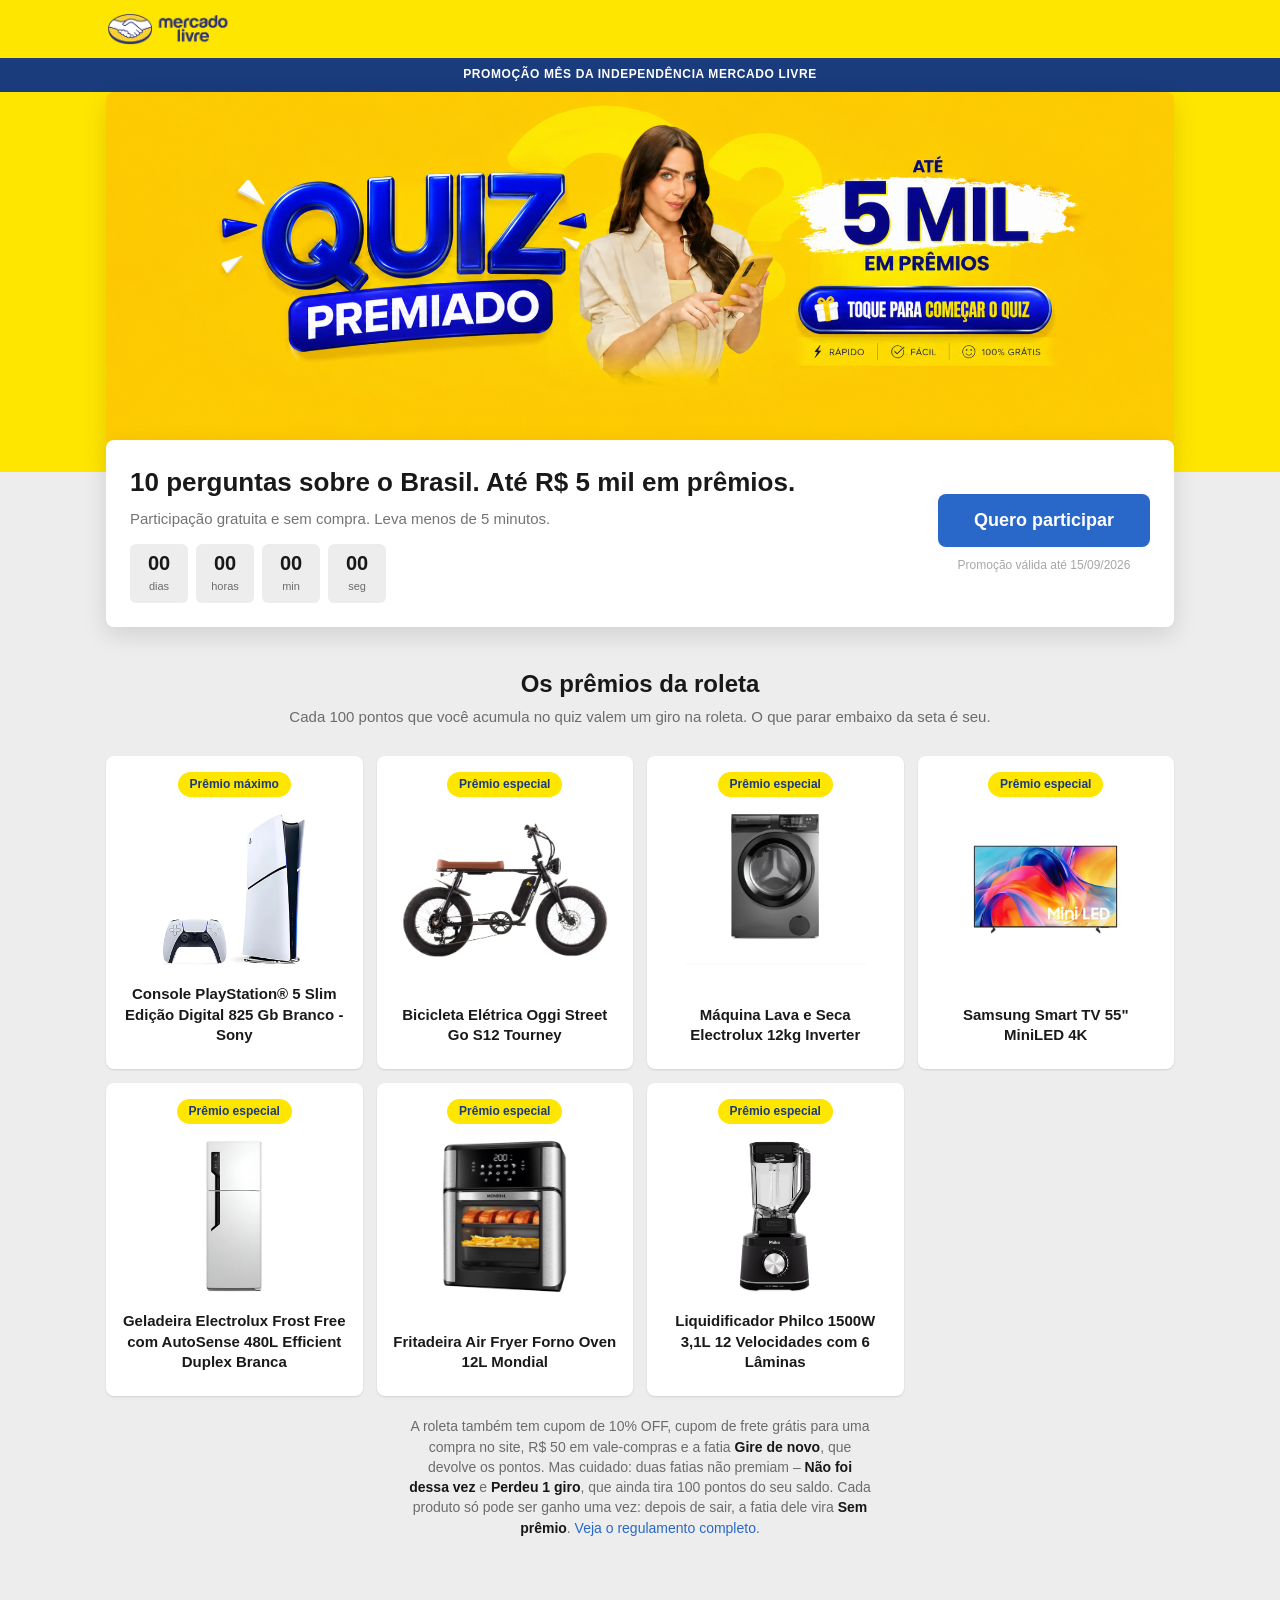
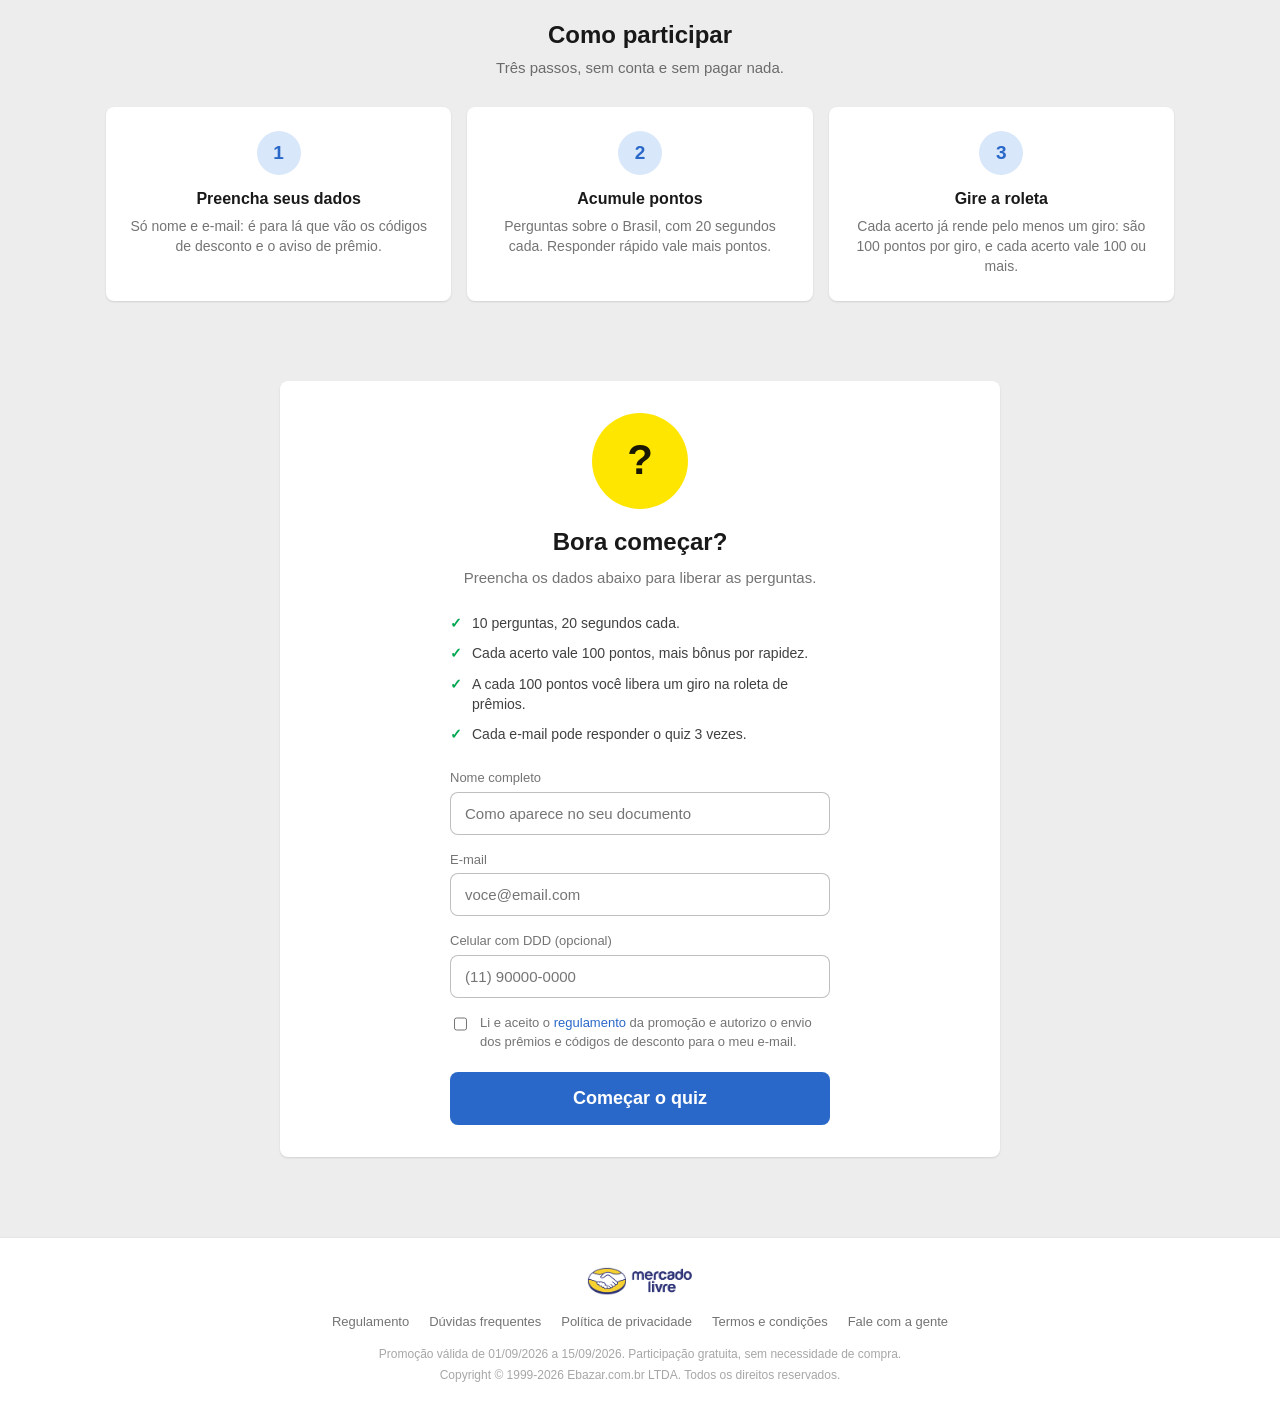
==== index.html @ 3c443bb8 "Landing da promoção Quiz Premiado com roleta de prêmios Página única e autônoma do evento, no padrão" ====
<!DOCTYPE html>
<html lang="pt-BR">
<head>
<meta charset="UTF-8">
<meta name="viewport" content="width=device-width, initial-scale=1">
<title>Quiz Premiado | Mercado Livre</title>
<meta name="description" content="Responda 10 perguntas sobre o Brasil e concorra a até R$ 5 mil em prêmios. Participação gratuita.">
<link rel="icon" href="imagens/mercado-livre-seeklogo.svg">
<link rel="stylesheet" href="css/estilo.css">
</head>
<body>

<!-- ============================ TOPO ============================ -->
<header class="topo">
  <div class="container topo__conteudo">
    <img class="topo__logo" src="imagens/mercado-livre-seeklogo.svg" alt="Mercado Livre">
  </div>
</header>

<!-- Faixa com o nome da campanha, logo abaixo da marca -->
<div class="faixa-campanha">
  <div class="container">Promoção Mês da Independência Mercado Livre</div>
</div>

<!-- ============================ BANNER ============================ -->
<section class="banner">
  <div class="container">
    <button class="banner__botao" type="button" data-ir-para-quiz>
      <img src="imagens/banner.webp" alt="Quiz Premiado: até 5 mil em prêmios. Toque para começar o quiz." width="2048" height="683">
    </button>
  </div>
</section>

<main>
  <!-- ============================ CHAMADA ============================ -->
  <div class="container">
    <div class="chamada">
      <div class="chamada__texto">
        <h1>10 perguntas sobre o Brasil. Até R$ 5 mil em prêmios.</h1>
        <p>Participação gratuita e sem compra. Leva menos de 5 minutos.</p>
        <div class="contador" id="contador" aria-label="Tempo restante da promoção">
          <div><b data-contador="dias">--</b><span>dias</span></div>
          <div><b data-contador="horas">--</b><span>horas</span></div>
          <div><b data-contador="minutos">--</b><span>min</span></div>
          <div><b data-contador="segundos">--</b><span>seg</span></div>
        </div>
      </div>
      <div class="chamada__acao">
        <button class="botao botao--principal botao--grande" type="button" data-ir-para-quiz>Quero participar</button>
        <span class="chamada__aviso">Promoção válida até 15/09/2026</span>
      </div>
    </div>
  </div>

  <!-- ============================ PRÊMIOS ============================ -->
  <section class="secao" id="premios">
    <div class="container">
      <h2 class="secao__titulo">Os prêmios da roleta</h2>
      <p class="secao__subtitulo">Cada 100 pontos que você acumula no quiz valem um giro na roleta. O que parar embaixo da seta é seu.</p>

      <div class="premios-grade carrossel__trilho" id="trilho-premios">
        <article class="cartao premio">
          <span class="premio__posicao">Prêmio máximo</span>
          <div class="premio__figura">
            <img src="imagens/premios/playstation5.webp" alt="Console PlayStation 5 Slim Edição Digital branco" loading="lazy">
          </div>
          <h3>Console PlayStation&reg; 5 Slim Edição Digital 825 Gb Branco - Sony</h3>
        </article>

        <article class="cartao premio">
          <span class="premio__posicao">Prêmio especial</span>
          <div class="premio__figura">
            <img src="imagens/premios/bicicleta.webp" alt="Bicicleta elétrica Oggi Street Go S12" loading="lazy">
          </div>
          <h3>Bicicleta Elétrica Oggi Street Go S12 Tourney</h3>
        </article>

        <article class="cartao premio">
          <span class="premio__posicao">Prêmio especial</span>
          <div class="premio__figura">
            <img src="imagens/premios/maquina-de-lavar.webp" alt="Máquina lava e seca Electrolux Inverter" loading="lazy">
          </div>
          <h3>Máquina Lava e Seca Electrolux 12kg Inverter</h3>
        </article>

        <article class="cartao premio">
          <span class="premio__posicao">Prêmio especial</span>
          <div class="premio__figura">
            <img src="imagens/premios/televisao.webp" alt="Samsung Smart TV 55 polegadas MiniLED 4K" loading="lazy">
          </div>
          <h3>Samsung Smart TV 55" MiniLED 4K</h3>
        </article>

        <article class="cartao premio">
          <span class="premio__posicao">Prêmio especial</span>
          <div class="premio__figura">
            <img src="imagens/premios/geladeira.webp" alt="Geladeira Electrolux Frost Free Duplex branca" loading="lazy">
          </div>
          <h3>Geladeira Electrolux Frost Free com AutoSense 480L Efficient Duplex Branca</h3>
        </article>

        <article class="cartao premio">
          <span class="premio__posicao">Prêmio especial</span>
          <div class="premio__figura">
            <img src="imagens/premios/airfryer.webp" alt="Fritadeira Air Fryer Forno Oven 12L Mondial" loading="lazy">
          </div>
          <h3>Fritadeira Air Fryer Forno Oven 12L Mondial</h3>
        </article>

        <article class="cartao premio">
          <span class="premio__posicao">Prêmio especial</span>
          <div class="premio__figura">
            <img src="imagens/premios/liquidificador.webp" alt="Liquidificador Philco 1500W com 6 lâminas" loading="lazy">
          </div>
          <h3>Liquidificador Philco 1500W 3,1L 12 Velocidades com 6 Lâminas</h3>
        </article>
      </div>

      <div class="carrossel__pontos" id="pontos-premios"></div>

      <p class="secao__nota">
        A roleta também tem cupom de 10% OFF, cupom de frete grátis para uma compra no site,
        R$ 50 em vale-compras e a fatia <strong>Gire de novo</strong>, que devolve os pontos.
        Mas cuidado: duas fatias não premiam
        &ndash; <strong>Não foi dessa vez</strong> e <strong>Perdeu 1 giro</strong>, que ainda tira
        100 pontos do seu saldo. Cada produto só pode ser ganho uma vez: depois de sair, a fatia
        dele vira <strong>Sem prêmio</strong>.
        <a href="regulamento.html">Veja o regulamento completo</a>.
      </p>
    </div>
  </section>

  <!-- ============================ COMO PARTICIPAR ============================ -->
  <section class="secao">
    <div class="container">
      <h2 class="secao__titulo">Como participar</h2>
      <p class="secao__subtitulo">Três passos, sem conta e sem pagar nada.</p>

      <div class="grade-3">
        <article class="cartao passo">
          <div class="passo__numero">1</div>
          <h3>Preencha seus dados</h3>
          <p>Só nome e e-mail: é para lá que vão os códigos de desconto e o aviso de prêmio.</p>
        </article>
        <article class="cartao passo">
          <div class="passo__numero">2</div>
          <h3>Acumule pontos</h3>
          <p>Perguntas sobre o Brasil, com 20 segundos cada. Responder rápido vale mais pontos.</p>
        </article>
        <article class="cartao passo">
          <div class="passo__numero">3</div>
          <h3>Gire a roleta</h3>
          <p>Cada acerto já rende pelo menos um giro: são 100 pontos por giro, e cada acerto vale 100 ou mais.</p>
        </article>
      </div>
    </div>
  </section>

  <!-- ============================ QUIZ ============================ -->
  <section class="secao" id="participar">
    <div class="container">
      <div class="quiz">

        <!-- --------------------- ETAPA 1: CADASTRO --------------------- -->
        <section class="cartao painel" id="tela-cadastro">
          <div class="medalha">?</div>
          <h2>Bora começar?</h2>
          <p>Preencha os dados abaixo para liberar as perguntas.</p>

          <ul class="lista-checagem">
            <li>10 perguntas, 20 segundos cada.</li>
            <li>Cada acerto vale 100 pontos, mais bônus por rapidez.</li>
            <li>A cada 100 pontos você libera um giro na roleta de prêmios.</li>
            <li>Cada e-mail pode responder o quiz 3 vezes.</li>
          </ul>

          <div class="feedback" id="aviso-limite" role="status" hidden></div>

          <form class="formulario" id="formulario-cadastro" novalidate>
            <label class="campo" for="nome">
              <span>Nome completo</span>
              <input id="nome" name="nome" type="text" maxlength="60" autocomplete="name" placeholder="Como aparece no seu documento">
              <span class="campo__erro">Digite seu nome completo.</span>
            </label>

            <label class="campo" for="email">
              <span>E-mail</span>
              <input id="email" name="email" type="email" maxlength="80" autocomplete="email" placeholder="voce@email.com">
              <span class="campo__erro">Digite um e-mail válido.</span>
            </label>

            <label class="campo" for="telefone">
              <span>Celular com DDD (opcional)</span>
              <input id="telefone" name="telefone" type="tel" maxlength="16" autocomplete="tel" placeholder="(11) 90000-0000">
              <span class="campo__erro">Digite um celular válido com DDD.</span>
            </label>

            <label class="aceite" for="aceite">
              <input id="aceite" type="checkbox">
              <span>Li e aceito o <a href="regulamento.html" target="_blank" rel="noopener">regulamento</a> da promoção e autorizo o envio dos prêmios e códigos de desconto para o meu e-mail.</span>
            </label>
            <p class="campo__erro" id="erro-aceite">É preciso aceitar o regulamento para participar.</p>

            <button class="botao botao--principal botao--largo botao--grande" type="submit">Começar o quiz</button>
          </form>
        </section>

        <!-- --------------------- ETAPA 2: PERGUNTAS --------------------- -->
        <section id="tela-jogo" hidden>
          <div class="quiz__barra-topo">
            <span class="quiz__contagem">Pergunta <strong id="indice-atual">1</strong> de <span id="total-perguntas">10</span></span>
            <span class="cronometro" id="cronometro">
              <svg width="16" height="16" viewBox="0 0 24 24" fill="none" stroke="currentColor" stroke-width="2">
                <circle cx="12" cy="12" r="9"></circle><path d="M12 7v5l3 2"></path>
              </svg>
              <span id="cronometro-valor">20</span>s
            </span>
          </div>

          <div class="progresso"><div class="progresso__preenchido" id="progresso"></div></div>

          <div class="cartao quiz__cartao">
            <span class="quiz__categoria" id="categoria">Geografia</span>
            <h2 class="quiz__pergunta" id="enunciado">Carregando...</h2>

            <div class="alternativas" id="alternativas"></div>

            <div class="feedback" id="feedback" hidden role="status"></div>

            <div class="quiz__rodape">
              <span class="quiz__pontos">Pontuação: <strong id="pontos">0</strong></span>
              <button class="botao botao--principal" id="botao-proxima" type="button" disabled>Próxima pergunta</button>
            </div>
          </div>
        </section>

        <!-- --------------------- ETAPA 3: RESULTADO --------------------- -->
        <section class="cartao painel" id="tela-resultado" hidden>
          <div class="medalha" id="resultado-icone">🏆</div>
          <h2 id="resultado-titulo">Parabéns!</h2>
          <p id="resultado-mensagem">Você mandou bem no Quiz Premiado.</p>

          <p class="resultado__placar">
            Você acertou <b id="resultado-acertos">0</b> de <b id="resultado-total">10</b> perguntas
            e fez <b id="resultado-pontos">0</b> pontos.
          </p>

          <p class="resultado__rodadas" id="resultado-rodadas"></p>

          <div class="cupom">
            <small>Giros conquistados</small>
            <div class="cupom__codigo" id="resultado-giros">0 giros</div>
            <p id="resultado-saldo">Cada giro na roleta custa 100 pontos do seu saldo.</p>
          </div>

          <div class="acoes-centro">
            <button class="botao botao--principal" id="botao-ir-roleta" type="button">Ir para a roleta</button>
            <button class="botao botao--secundario" id="botao-repetir" type="button">Responder outra rodada</button>
          </div>

          <div class="ranking" id="ranking">
            <h3>Ranking parcial da promoção</h3>
            <table class="tabela">
              <thead>
                <tr>
                  <th>#</th>
                  <th>Participante</th>
                  <th>Acertos</th>
                  <th>Pontos</th>
                </tr>
              </thead>
              <tbody id="corpo-ranking"></tbody>
            </table>
          </div>

          <div class="resumo" id="resumo"></div>
        </section>

        <!-- --------------------- ETAPA 4: ROLETA --------------------- -->
        <section class="cartao painel" id="tela-roleta" hidden>
          <h2>Roleta de prêmios</h2>
          <p>A fatia que parar embaixo da seta é o seu prêmio. Cada giro custa 100 pontos do saldo.</p>

          <div class="roleta__placar">
            <div><b id="roleta-saldo">0</b><span>pontos no saldo</span></div>
            <div><b id="roleta-giros">0</b><span>giros disponíveis</span></div>
          </div>

          <div class="roleta">
            <div class="roleta__seta"></div>
            <div class="roleta__disco" id="roleta-disco"></div>
            <button class="roleta__centro" id="botao-girar" type="button">GIRAR</button>
          </div>

          <p class="roleta__aviso" id="roleta-aviso"></p>

          <div class="roleta__resultado" id="roleta-resultado" role="status" hidden></div>

          <div class="acoes-centro">
            <button class="botao botao--secundario" id="botao-outra-rodada" type="button">Responder outra rodada</button>
          </div>

          <div class="premios-ganhos">
            <h3>Seus prêmios</h3>
            <ul id="lista-premios"></ul>
          </div>
        </section>

      </div>
    </div>
  </section>

</main>

<!-- ============================ RODAPÉ ============================ -->
<footer class="rodape">
  <div class="container">
    <img src="imagens/mercado-livre-seeklogo.svg" alt="Mercado Livre">
    <ul class="rodape__links">
      <li><a href="regulamento.html">Regulamento</a></li>
      <li><a href="regulamento.html#duvidas">Dúvidas frequentes</a></li>
      <li><a href="#">Política de privacidade</a></li>
      <li><a href="#">Termos e condições</a></li>
      <li><a href="mailto:quizpremiado@mercadolivre.com.br">Fale com a gente</a></li>
    </ul>
    <p>Promoção válida de 01/09/2026 a 15/09/2026. Participação gratuita, sem necessidade de compra.</p>
    <p>Copyright © 1999-2026 Ebazar.com.br LTDA. Todos os direitos reservados.</p>
  </div>
</footer>

<script src="js/comum.js" charset="UTF-8"></script>
<script src="js/perguntas.js" charset="UTF-8"></script>
<script src="js/ranking.js" charset="UTF-8"></script>
<script src="js/roleta.js" charset="UTF-8"></script>
<script src="js/quiz.js" charset="UTF-8"></script>
</body>
</html>
---- css/estilo.css ----
/* ==========================================================================
   Quiz Premiado - Mercado Livre
   Landing exclusiva do evento (pagina unica, sem navegacao de loja)
   ========================================================================== */

:root {
  --amarelo: #FFE600;
  --branco: #FFFFFF;
  --verde: #00A650;
  --azul: #2968C8;
  --azul-claro: #D9E7FA;
  --cinza-bg: #EDEDED;

  --azul-escuro: #1A3B7C;
  --azul-hover: #1F55A8;
  --texto: rgba(0, 0, 0, .9);
  --texto-medio: rgba(0, 0, 0, .55);
  --texto-fraco: rgba(0, 0, 0, .35);
  --linha: rgba(0, 0, 0, .1);
  --vermelho: #F23D4F;

  --sombra: 0 1px 2px 0 rgba(0, 0, 0, .12);
  --sombra-alta: 0 8px 24px 0 rgba(0, 0, 0, .12);
  --raio: 8px;
  --container: 1100px;
}

* { box-sizing: border-box; }

html { -webkit-text-size-adjust: 100%; scroll-behavior: smooth; }

body {
  margin: 0;
  background: var(--cinza-bg);
  color: var(--texto);
  font-family: "Proxima Nova", -apple-system, "Segoe UI", Roboto, Helvetica, Arial, sans-serif;
  font-size: 15px;
  line-height: 1.45;
}

img { max-width: 100%; display: block; }
a { color: var(--azul); text-decoration: none; }
a:hover { color: var(--azul-hover); }
button { font-family: inherit; }

.container {
  width: 100%;
  max-width: var(--container);
  margin: 0 auto;
  padding: 0 16px;
}

.visualmente-oculto {
  position: absolute; width: 1px; height: 1px;
  overflow: hidden; clip: rect(0 0 0 0); white-space: nowrap;
}

/* ============================ TOPO ====================================== */
/* Barra minima: so a marca e o selo da promocao. Sem menu, busca ou conta. */

.topo {
  background: var(--amarelo);
  padding: 12px 0;
}
.topo__conteudo {
  display: flex;
  align-items: center;
  justify-content: space-between;
  gap: 16px;
}
.topo__logo { width: 124px; height: auto; }

/* Faixa do nome da campanha: atravessa a tela inteira, então cabe em uma
   linha no celular sem disputar espaço com a logo. */
.faixa-campanha {
  background: var(--azul-escuro);
  color: var(--branco);
  text-align: center;
  font-size: 12px; font-weight: 700; line-height: 1.3;
  text-transform: uppercase; letter-spacing: .6px;
  padding: 9px 0;
}

/* ============================ BANNER ==================================== */

.banner { background: var(--amarelo); padding: 0 0 24px; }
.banner__botao {
  display: block; width: 100%;
  border: 0; padding: 0; background: none; cursor: pointer;
  border-radius: var(--raio); overflow: hidden;
  box-shadow: var(--sombra-alta);
  transition: transform .2s ease;
}
.banner__botao:hover { transform: translateY(-2px); }
.banner__botao img { width: 100%; height: auto; }

/* Cartao de chamada que sobe por cima do banner */
.chamada {
  background: var(--branco);
  border-radius: var(--raio);
  box-shadow: var(--sombra-alta);
  padding: 24px;
  margin: -32px auto 0;
  position: relative;
  z-index: 2;
  display: grid;
  grid-template-columns: 1fr auto;
  gap: 24px;
  align-items: center;
}
.chamada__texto h1 { font-size: 26px; margin: 0 0 6px; }
.chamada__texto p { margin: 0; color: var(--texto-medio); }
.chamada__acao { display: grid; gap: 10px; justify-items: center; }
.chamada__aviso { font-size: 12px; color: var(--texto-fraco); }

.contador { display: flex; gap: 8px; margin-top: 14px; }
.contador div {
  background: var(--cinza-bg); border-radius: 6px;
  padding: 8px 12px; min-width: 58px; text-align: center;
}
.contador b { display: block; font-size: 20px; line-height: 1.1; }
.contador span { font-size: 11px; color: var(--texto-medio); }

/* ============================ BOTOES ==================================== */

.botao {
  display: inline-flex;
  align-items: center;
  justify-content: center;
  gap: 8px;
  border: 0;
  border-radius: var(--raio);
  padding: 13px 26px;
  font-size: 16px;
  font-weight: 600;
  cursor: pointer;
  transition: background-color .15s ease;
  text-align: center;
}
.botao--principal { background: var(--azul); color: var(--branco); }
.botao--principal:hover { background: var(--azul-hover); color: var(--branco); }
.botao--secundario { background: var(--azul-claro); color: var(--azul); }
.botao--secundario:hover { background: #C7DBF7; color: var(--azul); }
.botao--largo { width: 100%; }
.botao--grande { padding: 16px 36px; font-size: 18px; }
.botao:disabled { background: rgba(0, 0, 0, .1); color: var(--texto-fraco); cursor: not-allowed; }

/* ============================ SECOES ==================================== */

.cartao {
  background: var(--branco);
  border-radius: var(--raio);
  box-shadow: var(--sombra);
}

.secao { padding: 40px 0; }
.secao__titulo { font-size: 24px; font-weight: 700; margin: 0 0 4px; text-align: center; }
.secao__subtitulo { color: var(--texto-medio); margin: 0 0 28px; text-align: center; }
.secao__nota {
  text-align: center; color: var(--texto-medio); font-size: 14px;
  margin: 20px auto 0; max-width: 60ch;
}
.secao__nota strong { color: var(--texto); }

.grade-3 { display: grid; grid-template-columns: repeat(3, 1fr); gap: 16px; }
.premios-grade { display: grid; grid-template-columns: repeat(4, 1fr); gap: 14px; }

/* Premios ---------------------------------------------------------------- */
.premio {
  padding: 16px;
  display: flex; flex-direction: column;
  text-align: center;
  transition: box-shadow .2s ease, transform .2s ease;
}
.premio:hover { box-shadow: var(--sombra-alta); transform: translateY(-2px); }
.premio__posicao {
  align-self: center;
  background: var(--amarelo); color: var(--azul-escuro);
  font-size: 12px; font-weight: 700;
  padding: 4px 12px; border-radius: 40px;
  margin-bottom: 10px;
}
.premio__figura {
  height: 165px;
  display: flex; align-items: center; justify-content: center;
  margin-bottom: 12px;
}
.premio__figura img { max-height: 100%; width: auto; object-fit: contain; }
.premio h3 { font-size: 15px; line-height: 1.35; margin: 0 0 8px; font-weight: 600; }
/* O nome é a última linha do cartão: encostado no fim, alinha a base de todos
   mesmo com nomes de produto de tamanhos bem diferentes. */
.premio h3 { margin-top: auto; }

/* Carrossel (só no mobile) ------------------------------------------------ */
/* No desktop a grade fica como está; abaixo de 720px os cartões viram uma
   faixa horizontal com encaixe, e os pontos aparecem para indicar a posição. */

.carrossel__pontos { display: none; justify-content: center; gap: 8px; margin-top: 16px; }
.carrossel__ponto {
  width: 8px; height: 8px; padding: 0;
  border: 0; border-radius: 50%;
  background: rgba(0, 0, 0, .2);
  cursor: pointer;
  transition: width .2s ease, background-color .2s ease;
}
.carrossel__ponto--ativo { width: 22px; border-radius: 4px; background: var(--azul); }

@media (max-width: 720px) {
  .premios-grade.carrossel__trilho {
    display: flex;
    overflow-x: auto;
    scroll-snap-type: x mandatory;
    -webkit-overflow-scrolling: touch;
    scrollbar-width: none;
    gap: 12px;
    /* sangra até a borda da tela para o próximo cartão aparecer espiando */
    margin: 0 -16px;
    padding: 8px 16px 10px;
    scroll-padding-left: 16px;
  }
  .premios-grade.carrossel__trilho::-webkit-scrollbar { display: none; }
  .premios-grade.carrossel__trilho > .premio {
    flex: 0 0 74%;
    scroll-snap-align: start;
  }
  .carrossel__pontos { display: flex; }
}

/* Passos ----------------------------------------------------------------- */
.passo { padding: 24px; text-align: center; }
.passo__numero {
  width: 44px; height: 44px; border-radius: 50%;
  background: var(--azul-claro); color: var(--azul);
  font-weight: 700; font-size: 19px;
  display: flex; align-items: center; justify-content: center;
  margin: 0 auto 12px;
}
.passo h3 { font-size: 16px; margin: 0 0 6px; }
.passo p { color: var(--texto-medio); margin: 0; font-size: 14px; }

/* Regulamento e FAQ ------------------------------------------------------ */
.regras { padding: 24px 28px; }
.regras ol { margin: 0; padding-left: 20px; color: rgba(0, 0, 0, .75); }
.regras li { margin-bottom: 10px; }

.faq__item { border-bottom: 1px solid var(--linha); }
.faq__item:last-child { border-bottom: 0; }
.faq__pergunta {
  width: 100%; text-align: left; background: none; border: 0;
  padding: 16px 28px; font-size: 15px; font-weight: 600; color: var(--texto);
  cursor: pointer; display: flex; justify-content: space-between; align-items: center; gap: 16px;
}
.faq__pergunta:hover { color: var(--azul); }
.faq__pergunta::after { content: "+"; font-size: 20px; font-weight: 400; color: var(--azul); }
.faq__pergunta[aria-expanded="true"]::after { content: "\2013"; }
.faq__resposta { padding: 0 28px 18px; color: var(--texto-medio); margin: 0; max-width: 80ch; }
.faq__resposta[hidden] { display: none; }

/* ============================ QUIZ ====================================== */

.quiz { max-width: 720px; margin: 0 auto; }

.quiz__barra-topo {
  display: flex; align-items: center; justify-content: space-between;
  gap: 16px; margin-bottom: 12px;
}
.quiz__contagem { font-size: 13px; color: var(--texto-medio); }
.quiz__contagem strong { color: var(--texto); font-size: 15px; }

.cronometro {
  display: inline-flex; align-items: center; gap: 6px;
  background: var(--branco); border-radius: 40px;
  padding: 6px 14px; font-weight: 700; font-size: 15px;
  box-shadow: var(--sombra);
}
.cronometro--alerta { color: var(--vermelho); }

.progresso {
  height: 6px; background: var(--branco); border-radius: 3px;
  overflow: hidden; margin-bottom: 20px; box-shadow: var(--sombra);
}
.progresso__preenchido {
  height: 100%; width: 0%;
  background: var(--verde);
  transition: width .3s ease;
}

.quiz__cartao { padding: 28px; }
.quiz__categoria {
  display: inline-block;
  background: var(--azul-claro); color: var(--azul);
  font-size: 11px; font-weight: 700; letter-spacing: .5px; text-transform: uppercase;
  padding: 4px 8px; border-radius: 2px; margin-bottom: 14px;
}
.quiz__pergunta { font-size: 22px; line-height: 1.3; margin: 0 0 22px; font-weight: 700; }

.alternativas { display: grid; gap: 10px; margin-bottom: 20px; }
.alternativa {
  display: flex; align-items: center; gap: 12px;
  width: 100%; text-align: left;
  background: var(--branco);
  border: 1px solid var(--linha);
  border-radius: var(--raio);
  padding: 14px 16px;
  font-size: 15px; color: var(--texto);
  cursor: pointer;
  transition: border-color .15s ease, background-color .15s ease;
}
.alternativa:hover:not(:disabled) { border-color: var(--azul); background: var(--azul-claro); }
.alternativa__letra {
  flex: 0 0 auto;
  width: 26px; height: 26px; border-radius: 50%;
  background: var(--cinza-bg); color: var(--texto-medio);
  display: flex; align-items: center; justify-content: center;
  font-size: 13px; font-weight: 700;
}
.alternativa:hover:not(:disabled) .alternativa__letra { background: var(--branco); color: var(--azul); }
.alternativa:disabled { cursor: default; }

.alternativa--certa { border-color: var(--verde); background: rgba(0, 166, 80, .08); }
.alternativa--certa .alternativa__letra { background: var(--verde); color: var(--branco); }
.alternativa--errada { border-color: var(--vermelho); background: rgba(242, 61, 79, .07); }
.alternativa--errada .alternativa__letra { background: var(--vermelho); color: var(--branco); }
.alternativa--apagada { opacity: .55; }

.feedback {
  border-radius: var(--raio);
  padding: 14px 16px;
  margin-bottom: 18px;
  font-size: 14px;
  border-left: 4px solid;
}
.feedback--certo { background: rgba(0, 166, 80, .08); border-color: var(--verde); }
.feedback--errado { background: rgba(242, 61, 79, .07); border-color: var(--vermelho); }
.feedback strong { display: block; margin-bottom: 2px; }
.feedback[hidden] { display: none; }

.quiz__rodape { display: flex; justify-content: space-between; align-items: center; gap: 16px; }
.quiz__pontos { font-size: 14px; color: var(--texto-medio); }
.quiz__pontos strong { color: var(--verde); font-size: 18px; }

/* Cadastro e resultado --------------------------------------------------- */
.painel { padding: 32px; text-align: center; }
.painel h2 { font-size: 24px; margin: 0 0 8px; }
.painel > p { color: var(--texto-medio); margin: 0 auto 24px; max-width: 52ch; }

.formulario { max-width: 380px; margin: 0 auto; text-align: left; }
.campo { display: block; margin-bottom: 16px; }
.campo > span:first-child { display: block; font-size: 13px; color: var(--texto-medio); margin-bottom: 4px; }
.campo input[type="text"],
.campo input[type="email"],
.campo input[type="tel"] {
  width: 100%; padding: 12px 14px; font-size: 15px;
  border: 1px solid rgba(0, 0, 0, .25); border-radius: var(--raio);
  outline: 0; background: var(--branco); color: var(--texto);
}
.campo input:focus { border-color: var(--azul); box-shadow: 0 0 0 3px var(--azul-claro); }
.campo--erro input { border-color: var(--vermelho); }
.campo__erro { display: none; color: var(--vermelho); font-size: 12px; margin-top: 4px; }
.campo--erro .campo__erro { display: block; }
.campo__erro--visivel { display: block; }
#erro-aceite { margin: -12px 0 16px; }

.aceite { display: flex; gap: 10px; align-items: flex-start; font-size: 13px; color: var(--texto-medio); margin-bottom: 20px; }
.aceite input { margin-top: 2px; width: 16px; height: 16px; accent-color: var(--azul); }

.lista-checagem {
  list-style: none; margin: 0 auto 24px; padding: 0;
  text-align: left; display: grid; gap: 10px; max-width: 380px;
}
.lista-checagem li { display: flex; gap: 10px; align-items: flex-start; color: rgba(0, 0, 0, .75); font-size: 14px; }
.lista-checagem li::before { content: "\2713"; color: var(--verde); font-weight: 700; flex: 0 0 auto; }

.medalha {
  width: 96px; height: 96px; border-radius: 50%;
  background: var(--amarelo);
  display: flex; align-items: center; justify-content: center;
  font-size: 42px; font-weight: 700;
  margin: 0 auto 16px;
}
.resultado__placar { font-size: 15px; color: var(--texto-medio); margin-bottom: 8px; }
.resultado__rodadas { font-size: 13px; color: var(--texto-medio); margin: 0 0 20px; }
.resultado__placar b { color: var(--texto); font-size: 22px; }

.cupom {
  background: var(--azul-claro);
  border: 1px dashed var(--azul);
  border-radius: var(--raio);
  padding: 16px;
  margin: 0 0 20px;
}
.cupom small { color: var(--azul); font-weight: 600; text-transform: uppercase; letter-spacing: .5px; font-size: 11px; }
.cupom__codigo { font-size: 26px; font-weight: 700; letter-spacing: 3px; color: var(--azul); margin: 6px 0 2px; }
.cupom p { margin: 0; color: var(--texto-medio); font-size: 13px; }

.acoes-centro { display: flex; gap: 12px; justify-content: center; flex-wrap: wrap; }

.resumo { text-align: left; margin-top: 28px; }
.resumo h3 { font-size: 16px; margin: 0 0 12px; }
.resumo__item { border-top: 1px solid var(--linha); padding: 12px 0; }
.resumo__item p { margin: 0 0 4px; font-weight: 600; font-size: 14px; }
.resumo__item small { color: var(--texto-medio); display: block; }
.resumo__marca { font-weight: 700; margin-right: 6px; }
.resumo__marca--certa { color: var(--verde); }
.resumo__marca--errada { color: var(--vermelho); }

/* ============================ ROLETA ==================================== */

.roleta__placar {
  display: flex; justify-content: center; gap: 12px; flex-wrap: wrap;
  margin-bottom: 20px;
}
.roleta__placar div {
  background: var(--cinza-bg); border-radius: var(--raio);
  padding: 10px 20px; min-width: 130px;
}
.roleta__placar b { display: block; font-size: 24px; line-height: 1.1; color: var(--azul-escuro); }
.roleta__placar span { font-size: 12px; color: var(--texto-medio); }

.roleta {
  position: relative;
  width: 320px; height: 320px;
  margin: 0 auto 16px;
}

/* Ponteiro fixo no topo: a fatia que parar embaixo dele é a premiada. */
.roleta__seta {
  position: absolute; top: -6px; left: 50%;
  transform: translateX(-50%);
  width: 0; height: 0;
  border-left: 14px solid transparent;
  border-right: 14px solid transparent;
  border-top: 24px solid var(--azul-escuro);
  filter: drop-shadow(0 2px 2px rgba(0, 0, 0, .25));
  z-index: 3;
}

.roleta__disco {
  position: absolute; inset: 0;
  border-radius: 50%;
  border: 8px solid var(--amarelo);
  box-shadow: var(--sombra-alta), inset 0 0 0 2px rgba(0, 0, 0, .08);
  overflow: hidden;
  transition: transform 4.5s cubic-bezier(.16, .84, .28, 1);
}

/* O rótulo é escrito no sentido do raio: assim o texto usa o comprimento da
   fatia, e não a largura estreita perto do centro. A conta é: gira até o meio
   da fatia, empurra para fora e vira o texto 90 graus. */
.roleta__setor {
  --distancia: 100px;
  position: absolute;
  top: 50%; left: 50%;
  width: 100px;
  text-align: center;
  pointer-events: none;
  transform:
    translate(-50%, -50%)
    rotate(var(--angulo))
    translateY(calc(var(--distancia) * -1))
    rotate(-90deg);
}
.roleta__setor span {
  display: block;
  font-size: 10px; font-weight: 700; line-height: 1.15;
  text-shadow: 0 1px 1px rgba(0, 0, 0, .18);
}

.roleta__centro {
  position: absolute; top: 50%; left: 50%;
  transform: translate(-50%, -50%);
  width: 92px; height: 92px;
  border-radius: 50%;
  border: 4px solid var(--amarelo);
  background: var(--branco);
  color: var(--azul);
  font-size: 15px; font-weight: 700; letter-spacing: .5px;
  cursor: pointer;
  box-shadow: 0 3px 10px rgba(0, 0, 0, .2);
  z-index: 2;
  transition: transform .15s ease, background-color .15s ease;
}
.roleta__centro:hover:not(:disabled) { background: var(--azul); color: var(--branco); transform: translate(-50%, -50%) scale(1.05); }
.roleta__centro:disabled { color: var(--texto-fraco); cursor: not-allowed; background: var(--branco); }

.roleta__aviso { font-size: 13px; color: var(--texto-medio); margin: 0 0 20px; }

.roleta__resultado {
  border-radius: var(--raio);
  padding: 18px;
  margin-bottom: 20px;
  border: 1px solid var(--linha);
  background: var(--cinza-bg);
}
.roleta__resultado[hidden] { display: none; }
.roleta__resultado strong { display: block; font-size: 18px; margin-bottom: 4px; }
.roleta__resultado p { margin: 0; color: var(--texto-medio); font-size: 14px; }
.roleta__resultado--produto { background: rgba(41, 104, 200, .08); border-color: var(--azul); }
.roleta__resultado--cupom { background: var(--azul-claro); border-color: var(--azul-claro); }
.roleta__resultado--bonus { background: rgba(0, 166, 80, .1); border-color: var(--verde); }
.roleta__resultado--nada { background: var(--cinza-bg); border-color: rgba(0, 0, 0, .18); }
.roleta__resultado--perde { background: rgba(242, 61, 79, .08); border-color: var(--vermelho); }
.roleta__resultado-figura { height: 120px; margin-bottom: 10px; display: flex; justify-content: center; }
.roleta__resultado-figura img { max-height: 100%; width: auto; }
.roleta__resultado-contato { margin-top: 8px !important; font-size: 12px !important; }

.premios-ganhos { text-align: left; margin-top: 24px; }
.premios-ganhos h3 { font-size: 16px; margin: 0 0 10px; }
.premios-ganhos ul { list-style: none; margin: 0; padding: 0; display: grid; gap: 8px; }
.premios-ganhos li {
  display: flex; align-items: center; justify-content: space-between; gap: 12px;
  background: var(--cinza-bg); border-radius: var(--raio);
  padding: 10px 14px; font-size: 14px;
}
.premios-ganhos__status {
  flex: 0 0 auto;
  color: var(--verde); font-weight: 600; font-size: 12px;
  background: var(--branco); border-radius: 4px; padding: 3px 8px;
}
.premios-ganhos li.premios-ganhos__vazio {
  background: none; padding: 0;
  color: var(--texto-medio); font-size: 14px;
}

/* Ranking ---------------------------------------------------------------- */
.ranking { margin-top: 28px; text-align: left; }
.ranking h3 { font-size: 16px; margin: 0 0 12px; }
.tabela { width: 100%; border-collapse: collapse; }
.tabela th, .tabela td { padding: 12px; text-align: left; border-bottom: 1px solid var(--linha); font-size: 14px; }
.tabela th { font-size: 11px; text-transform: uppercase; letter-spacing: .5px; color: var(--texto-medio); font-weight: 600; }
.tabela tr:last-child td { border-bottom: 0; }
.tabela td:last-child, .tabela th:last-child { text-align: right; }
.tabela tr.eu { background: var(--azul-claro); }
.tabela tr.eu td { font-weight: 600; }
.posicao {
  display: inline-flex; align-items: center; justify-content: center;
  width: 28px; height: 28px; border-radius: 50%;
  background: var(--cinza-bg); font-weight: 700; font-size: 13px;
}
.posicao--1 { background: var(--amarelo); }
.posicao--2, .posicao--3 { background: var(--azul-claro); color: var(--azul); }

/* ============================ RODAPE ==================================== */

.rodape {
  background: var(--branco);
  border-top: 1px solid var(--linha);
  padding: 28px 0;
  margin-top: 40px;
  text-align: center;
}
.rodape img { width: 108px; margin: 0 auto 14px; }
.rodape__links {
  display: flex; flex-wrap: wrap; gap: 8px 20px; justify-content: center;
  list-style: none; margin: 0 0 14px; padding: 0;
}
.rodape__links a { font-size: 13px; color: var(--texto-medio); }
.rodape__links a:hover { color: var(--azul); }
.rodape p { color: var(--texto-fraco); font-size: 12px; margin: 0 0 4px; }

/* ============================ RESPONSIVO ================================ */

@media (max-width: 900px) {
  .premios-grade { grid-template-columns: repeat(2, 1fr); }
  .chamada { grid-template-columns: 1fr; text-align: center; }
  .contador { justify-content: center; }
  .chamada__acao { justify-items: stretch; }
}

@media (max-width: 620px) {
  .topo__logo { width: 110px; }
  .faixa-campanha { font-size: 10px; letter-spacing: .3px; padding: 8px 0; }
  .grade-3 { grid-template-columns: 1fr; }
  .banner { padding-bottom: 16px; }
  .chamada { margin-top: -16px; padding: 20px; }
  .chamada__texto h1 { font-size: 21px; }
  .quiz__pergunta { font-size: 19px; }
  .quiz__cartao, .painel { padding: 20px; }
  .quiz__rodape { flex-direction: column-reverse; align-items: stretch; }
  .premio__figura { height: 150px; }
  .secao { padding: 28px 0; }
  .roleta { width: 260px; height: 260px; }
  .roleta__setor { --distancia: 80px; width: 80px; }
  .roleta__setor span { font-size: 9px; }
  .roleta__centro { width: 76px; height: 76px; font-size: 13px; }
}

@media (prefers-reduced-motion: reduce) {
  html { scroll-behavior: auto; }
  .roleta__disco { transition-duration: .6s; }
}
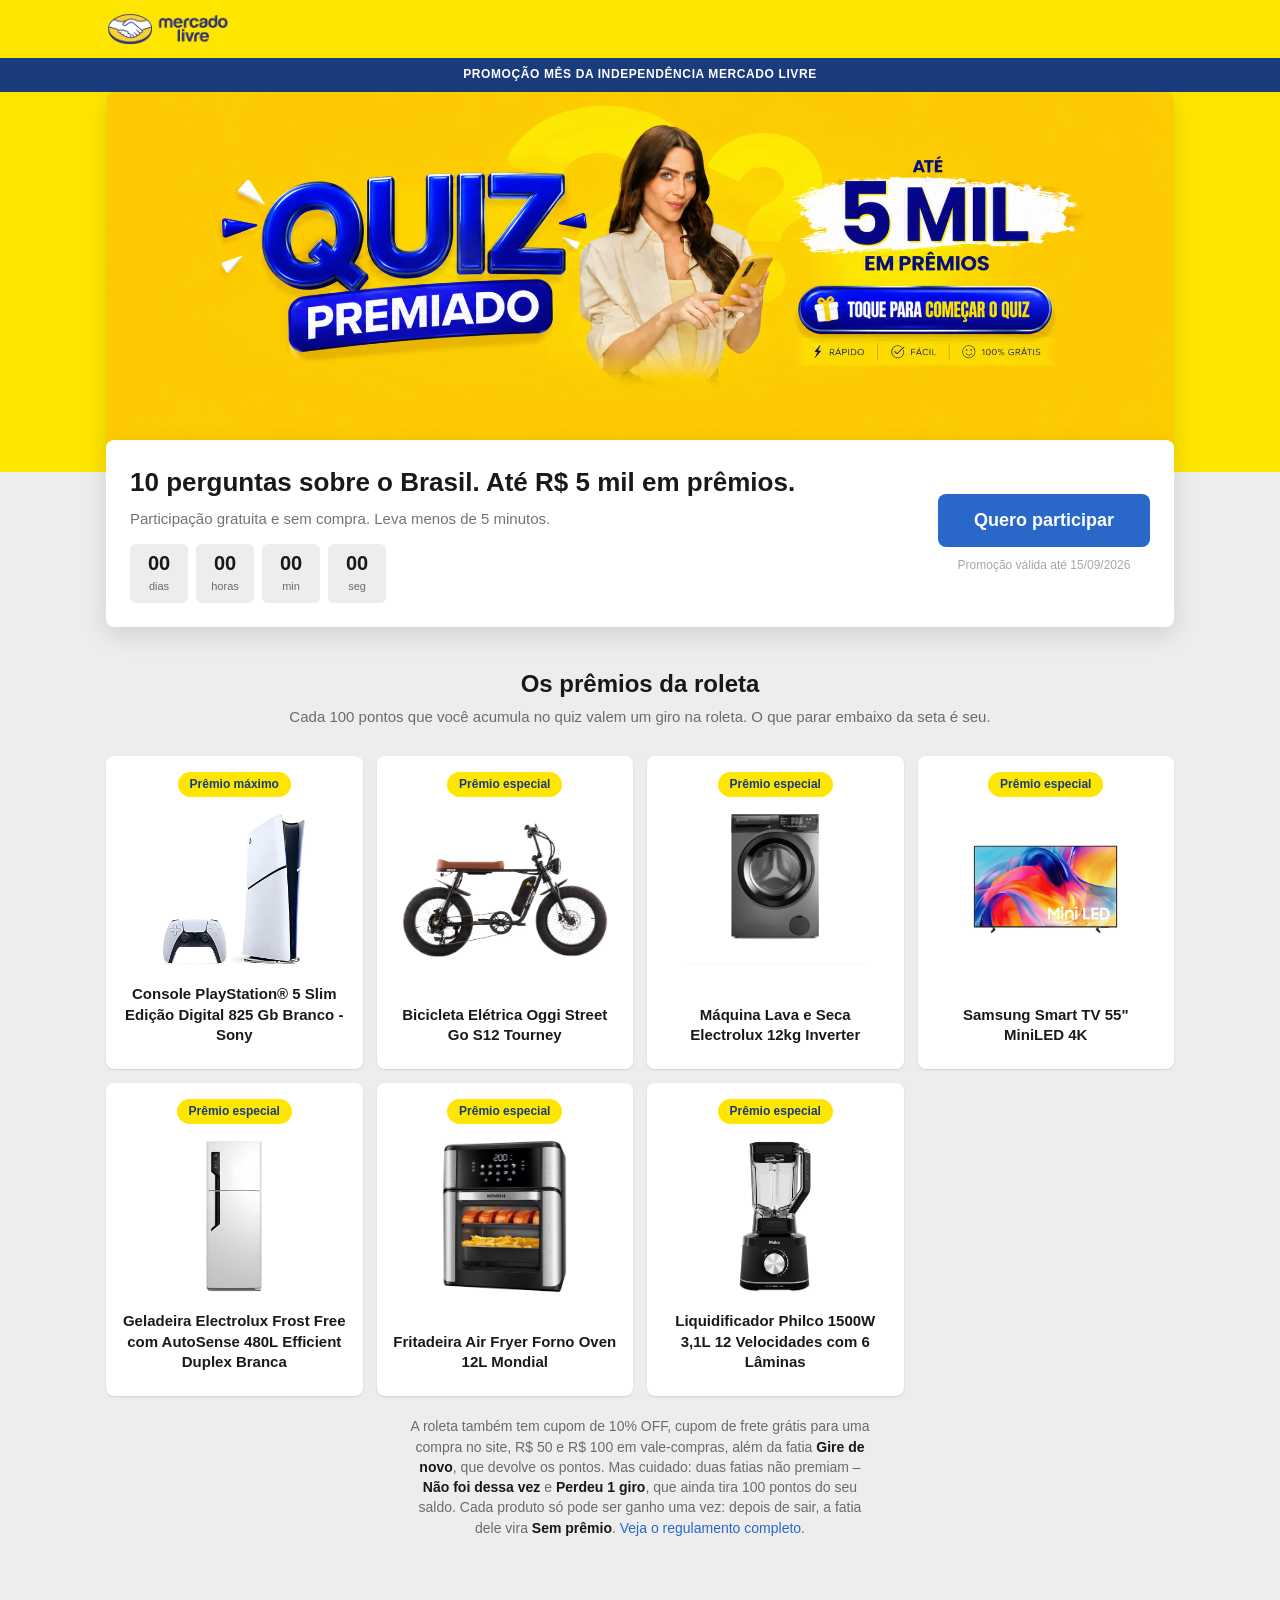
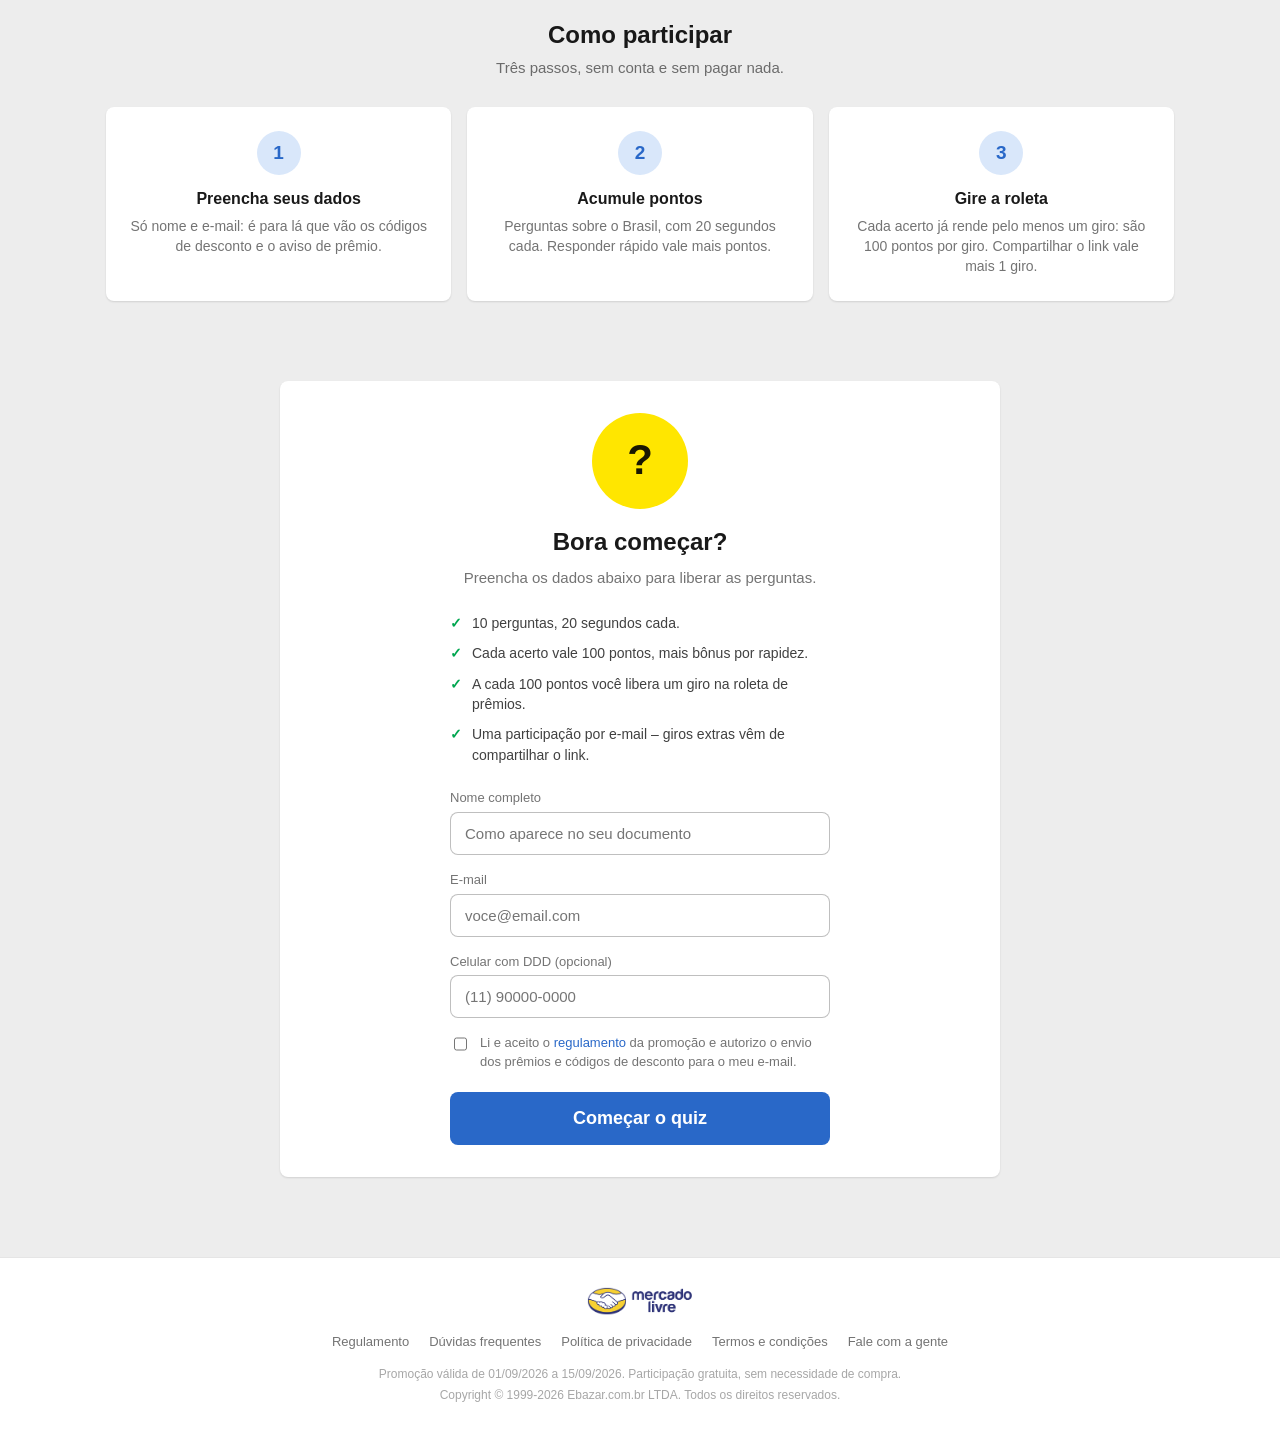
==== commit b3477016: "Quiz único por e-mail, compartilhamento por giros e resgate do prêmio Muda a economia da promoção e " ====
--- a/index.html
+++ b/index.html
@@ -120,7 +120,7 @@
 
       <p class="secao__nota">
         A roleta também tem cupom de 10% OFF, cupom de frete grátis para uma compra no site,
-        R$ 50 em vale-compras e a fatia <strong>Gire de novo</strong>, que devolve os pontos.
+        R$ 50 e R$ 100 em vale-compras, além da fatia <strong>Gire de novo</strong>, que devolve os pontos.
         Mas cuidado: duas fatias não premiam
         &ndash; <strong>Não foi dessa vez</strong> e <strong>Perdeu 1 giro</strong>, que ainda tira
         100 pontos do seu saldo. Cada produto só pode ser ganho uma vez: depois de sair, a fatia
@@ -150,7 +150,7 @@
         <article class="cartao passo">
           <div class="passo__numero">3</div>
           <h3>Gire a roleta</h3>
-          <p>Cada acerto já rende pelo menos um giro: são 100 pontos por giro, e cada acerto vale 100 ou mais.</p>
+          <p>Cada acerto já rende pelo menos um giro: são 100 pontos por giro. Compartilhar o link vale mais 1 giro.</p>
         </article>
       </div>
     </div>
@@ -171,7 +171,7 @@
             <li>10 perguntas, 20 segundos cada.</li>
             <li>Cada acerto vale 100 pontos, mais bônus por rapidez.</li>
             <li>A cada 100 pontos você libera um giro na roleta de prêmios.</li>
-            <li>Cada e-mail pode responder o quiz 3 vezes.</li>
+            <li>Uma participação por e-mail &ndash; giros extras vêm de compartilhar o link.</li>
           </ul>
 
           <div class="feedback" id="aviso-limite" role="status" hidden></div>
@@ -296,14 +296,162 @@
 
           <div class="roleta__resultado" id="roleta-resultado" role="status" hidden></div>
 
-          <div class="acoes-centro">
-            <button class="botao botao--secundario" id="botao-outra-rodada" type="button">Responder outra rodada</button>
+          <div class="compartilhar">
+            <h3>Quer mais giros?</h3>
+            <p>O quiz é uma vez só, mas cada compartilhamento do link da promoção vale 1 giro extra.</p>
+            <div class="compartilhar__botoes" id="compartilhar-botoes"></div>
+            <p class="compartilhar__aviso" id="compartilhar-aviso" role="status" hidden></p>
+            <p class="compartilhar__contador" id="compartilhar-contador"></p>
           </div>
 
           <div class="premios-ganhos">
             <h3>Seus prêmios</h3>
-            <ul id="lista-premios"></ul>
-          </div>
+            <div id="lista-premios"></div>
+          </div>
+        </section>
+
+        <!-- --------------------- ETAPA 5: RESGATE --------------------- -->
+        <section class="cartao painel" id="tela-resgate" hidden>
+
+          <!-- endereço de entrega -->
+          <div id="resgate-entrega">
+            <h2>Resgate do seu prêmio</h2>
+            <p>Informe o endereço de entrega. O frete é calculado pelo CEP e pago por você.</p>
+
+            <div class="resgate__produto">
+              <img id="resgate-imagem" src="" alt="">
+              <div>
+                <small>Prêmio a resgatar</small>
+                <strong id="resgate-nome"></strong>
+              </div>
+            </div>
+
+            <form class="formulario" id="formulario-entrega" novalidate>
+              <label class="campo" for="cep">
+                <span>CEP</span>
+                <input id="cep" type="text" inputmode="numeric" maxlength="9" autocomplete="postal-code" placeholder="00000-000">
+                <span class="campo__erro">Digite um CEP com 8 dígitos.</span>
+              </label>
+
+              <label class="campo" for="endereco">
+                <span>Endereço</span>
+                <input id="endereco" type="text" maxlength="80" autocomplete="street-address" placeholder="Rua, avenida...">
+                <span class="campo__erro">Digite o endereço.</span>
+              </label>
+
+              <label class="campo" for="numero">
+                <span>Número</span>
+                <input id="numero" type="text" maxlength="10" placeholder="123">
+                <span class="campo__erro">Digite o número.</span>
+              </label>
+
+              <label class="campo" for="complemento">
+                <span>Complemento (opcional)</span>
+                <input id="complemento" type="text" maxlength="40" placeholder="Apto, bloco...">
+              </label>
+
+              <label class="campo" for="cidade">
+                <span>Cidade</span>
+                <input id="cidade" type="text" maxlength="50" placeholder="Sua cidade">
+                <span class="campo__erro">Digite a cidade.</span>
+              </label>
+
+              <label class="campo" for="uf">
+                <span>Estado (UF)</span>
+                <input id="uf" type="text" maxlength="2" placeholder="SP">
+                <span class="campo__erro">Digite a sigla do estado.</span>
+              </label>
+
+              <button class="botao botao--principal botao--largo botao--grande" type="submit">Continuar</button>
+            </form>
+          </div>
+
+          <!-- oferta de seguro -->
+          <div id="resgate-seguro" hidden>
+            <h2>Adicione um seguro</h2>
+            <p>Estenda a garantia de fábrica por mais tempo e proteja seu produto contra falhas mecânicas.</p>
+            <p class="seguro__detalhes"><a href="regulamento.html">Ver detalhes</a></p>
+
+            <div class="seguro__alvo">
+              <small>Garantia estendida para:</small>
+              <strong id="seguro-produto"></strong>
+            </div>
+
+            <div class="seguro__opcoes" id="seguro-opcoes"></div>
+
+            <p class="seguro__termos">
+              Ao adicionar, você aceita as <a href="regulamento.html">Condições gerais</a>
+              e os <a href="regulamento.html">Termos de cobrança do prêmio do seguro</a>.
+            </p>
+
+            <div class="acoes-centro">
+              <button class="botao botao--secundario" id="botao-pular-seguro" type="button">Agora não</button>
+              <button class="botao botao--principal" id="botao-adicionar-seguro" type="button">Adicionar</button>
+            </div>
+          </div>
+
+          <!-- checkout do frete e do seguro -->
+          <div id="resgate-checkout" hidden>
+            <h2>Finalize sua compra</h2>
+
+            <div class="checkout">
+              <div class="checkout__coluna">
+
+                <div class="checkout__produto">
+                  <img id="checkout-imagem" src="" alt="">
+                  <span id="checkout-nome"></span>
+                </div>
+
+                <div class="checkout__bloco">
+                  <h3>Forma de entrega</h3>
+                  <div class="checkout__abas" id="checkout-abas">
+                    <button class="checkout__aba checkout__aba--ativa" type="button" data-entrega="frete">
+                      Frete <small id="aba-frete-valor">R$ 0,00</small>
+                    </button>
+                    <button class="checkout__aba" type="button" data-entrega="retirada">
+                      Retirada <small class="checkout__gratis">Grátis</small>
+                    </button>
+                  </div>
+
+                  <div class="checkout__endereco" id="checkout-endereco"></div>
+
+                  <div class="checkout__envio">
+                    <strong id="checkout-prazo"></strong>
+                    <small>Única opção disponível</small>
+                  </div>
+                </div>
+
+                <div class="checkout__bloco">
+                  <h3>Meios de pagamento</h3>
+                  <div class="checkout__pagamentos" id="checkout-pagamentos"></div>
+                </div>
+
+              </div>
+
+              <aside class="checkout__resumo">
+                <h3>Resumo da compra</h3>
+                <dl id="checkout-linhas"></dl>
+                <div class="checkout__total">
+                  <span>Total</span>
+                  <strong id="checkout-total">R$ 0,00</strong>
+                </div>
+                <p class="checkout__economia" id="checkout-economia"></p>
+                <button class="botao botao--principal botao--largo" id="botao-pagar" type="button">Pagar e finalizar</button>
+                <button class="checkout__voltar" id="botao-voltar-seguro" type="button">Voltar para o seguro</button>
+              </aside>
+            </div>
+          </div>
+
+          <!-- confirmação -->
+          <div id="resgate-fim" hidden>
+            <div class="medalha">&#10003;</div>
+            <h2>Resgate concluído</h2>
+            <p id="resgate-resumo"></p>
+            <div class="acoes-centro">
+              <button class="botao botao--principal" id="botao-voltar-roleta" type="button">Voltar para a roleta</button>
+            </div>
+          </div>
+
         </section>
 
       </div>
@@ -332,6 +480,8 @@
 <script src="js/perguntas.js" charset="UTF-8"></script>
 <script src="js/ranking.js" charset="UTF-8"></script>
 <script src="js/roleta.js" charset="UTF-8"></script>
+<script src="js/compartilhar.js" charset="UTF-8"></script>
+<script src="js/resgate.js" charset="UTF-8"></script>
 <script src="js/quiz.js" charset="UTF-8"></script>
 </body>
 </html>
--- a/css/estilo.css
+++ b/css/estilo.css
@@ -143,6 +143,7 @@
 .botao--secundario:hover { background: #C7DBF7; color: var(--azul); }
 .botao--largo { width: 100%; }
 .botao--grande { padding: 16px 36px; font-size: 18px; }
+.botao--pequeno { padding: 7px 16px; font-size: 13px; border-radius: 6px; }
 .botao:disabled { background: rgba(0, 0, 0, .1); color: var(--texto-fraco); cursor: not-allowed; }
 
 /* ============================ SECOES ==================================== */
@@ -186,10 +187,12 @@
   margin-bottom: 12px;
 }
 .premio__figura img { max-height: 100%; width: auto; object-fit: contain; }
-.premio h3 { font-size: 15px; line-height: 1.35; margin: 0 0 8px; font-weight: 600; }
-/* O nome é a última linha do cartão: encostado no fim, alinha a base de todos
-   mesmo com nomes de produto de tamanhos bem diferentes. */
-.premio h3 { margin-top: auto; }
+/* O nome é a última linha do cartão: o "margin-top: auto" encosta ele no fim e
+   alinha a base de todos, mesmo com nomes de tamanhos bem diferentes. */
+.premio h3 {
+  font-size: 15px; line-height: 1.35; font-weight: 600;
+  margin: auto 0 8px;
+}
 
 /* Carrossel (só no mobile) ------------------------------------------------ */
 /* No desktop a grade fica como está; abaixo de 720px os cartões viram uma
@@ -512,15 +515,221 @@
   background: var(--cinza-bg); border-radius: var(--raio);
   padding: 10px 14px; font-size: 14px;
 }
+.premios-ganhos__grupo {
+  font-size: 12px; font-weight: 700;
+  text-transform: uppercase; letter-spacing: .5px;
+  color: var(--texto-medio);
+  margin: 18px 0 8px;
+}
+.premios-ganhos__grupo:first-child { margin-top: 0; }
 .premios-ganhos__status {
   flex: 0 0 auto;
   color: var(--verde); font-weight: 600; font-size: 12px;
   background: var(--branco); border-radius: 4px; padding: 3px 8px;
 }
-.premios-ganhos li.premios-ganhos__vazio {
-  background: none; padding: 0;
-  color: var(--texto-medio); font-size: 14px;
-}
+.premios-ganhos__status--produto { color: var(--azul); }
+.premios-ganhos__vazio { color: var(--texto-medio); font-size: 14px; margin: 0; }
+
+/* Resgate e seguro -------------------------------------------------------- */
+
+.resgate__produto {
+  display: flex; align-items: center; gap: 14px;
+  text-align: left;
+  background: var(--cinza-bg);
+  border-radius: var(--raio);
+  padding: 12px 16px;
+  margin: 0 auto 20px;
+  max-width: 380px;
+}
+.resgate__produto img { width: 56px; height: 56px; object-fit: contain; flex: 0 0 auto; }
+.resgate__produto img[hidden] { display: none; }
+.resgate__produto small { display: block; color: var(--texto-medio); font-size: 12px; }
+.resgate__produto strong { font-size: 14px; line-height: 1.3; }
+
+.seguro__detalhes { margin: -14px 0 20px !important; font-size: 14px; }
+
+.seguro__alvo {
+  text-align: left; max-width: 520px; margin: 0 auto 14px;
+}
+.seguro__alvo small { display: block; color: var(--texto-medio); font-size: 13px; }
+.seguro__alvo strong { font-size: 15px; }
+
+.seguro__opcoes { display: grid; gap: 10px; max-width: 520px; margin: 0 auto 16px; }
+
+.seguro__opcao {
+  position: relative;
+  display: flex; align-items: center; gap: 12px;
+  border: 1px solid rgba(0, 0, 0, .2);
+  border-radius: var(--raio);
+  padding: 18px 20px;
+  cursor: pointer;
+  transition: border-color .15s ease, box-shadow .15s ease;
+}
+.seguro__opcao:hover { border-color: var(--azul); }
+.seguro__opcao--ativa { border-color: var(--azul); box-shadow: 0 0 0 1px var(--azul); }
+.seguro__opcao input { width: 18px; height: 18px; accent-color: var(--azul); flex: 0 0 auto; }
+.seguro__periodo { font-size: 16px; font-weight: 600; }
+.seguro__preco { margin-left: auto; font-size: 15px; color: var(--texto-medio); }
+
+.seguro__selo {
+  position: absolute; top: -1px; right: -1px;
+  background: #000; color: var(--branco);
+  font-size: 10px; font-weight: 700;
+  text-transform: uppercase; letter-spacing: .5px;
+  padding: 3px 10px;
+  border-radius: 0 var(--raio) 0 var(--raio);
+}
+
+.seguro__termos {
+  font-size: 13px; color: var(--texto-medio);
+  max-width: 520px; margin: 0 auto 20px !important;
+}
+
+/* Checkout ---------------------------------------------------------------- */
+
+.checkout {
+  display: grid;
+  grid-template-columns: 1fr 320px;
+  gap: 20px;
+  text-align: left;
+  margin-top: 20px;
+}
+.checkout__coluna { display: grid; gap: 16px; align-content: start; }
+
+.checkout__produto {
+  display: flex; align-items: center; gap: 14px;
+  font-size: 14px;
+}
+.checkout__produto img { width: 56px; height: 56px; object-fit: contain; flex: 0 0 auto; }
+.checkout__produto img[hidden] { display: none; }
+
+.checkout__bloco {
+  border: 1px solid var(--linha);
+  border-radius: var(--raio);
+  padding: 18px;
+}
+.checkout__bloco h3 { font-size: 16px; margin: 0 0 14px; }
+
+.checkout__abas { display: flex; gap: 10px; margin-bottom: 14px; }
+.checkout__aba {
+  flex: 1;
+  background: var(--cinza-bg);
+  border: 1px solid transparent;
+  border-radius: var(--raio);
+  padding: 10px 14px;
+  font-size: 14px; font-weight: 600; color: var(--texto);
+  cursor: pointer;
+  display: grid; gap: 2px;
+}
+.checkout__aba small { font-size: 12px; font-weight: 400; color: var(--texto-medio); }
+.checkout__aba--ativa { background: var(--branco); border-color: var(--azul); }
+.checkout__gratis { color: var(--verde) !important; font-weight: 600; }
+
+.checkout__endereco {
+  border: 1px solid var(--azul);
+  border-radius: var(--raio);
+  padding: 12px 14px;
+  font-size: 14px;
+  margin-bottom: 14px;
+}
+.checkout__envio { font-size: 14px; }
+.checkout__envio strong { display: block; }
+.checkout__envio small { color: var(--texto-medio); }
+
+.checkout__pagamentos { display: grid; gap: 10px; }
+.pagamento {
+  display: flex; align-items: center; gap: 12px;
+  border: 1px solid rgba(0, 0, 0, .18);
+  border-radius: var(--raio);
+  padding: 14px 16px;
+  cursor: pointer;
+  transition: border-color .15s ease, box-shadow .15s ease;
+}
+.pagamento:hover { border-color: var(--azul); }
+.pagamento--ativo { border-color: var(--azul); box-shadow: 0 0 0 1px var(--azul); }
+.pagamento input { width: 18px; height: 18px; accent-color: var(--azul); flex: 0 0 auto; }
+.pagamento strong { display: block; font-size: 15px; }
+.pagamento small { color: var(--texto-medio); font-size: 13px; }
+.pagamento__selo {
+  margin-left: auto;
+  background: rgba(0, 166, 80, .12); color: var(--verde);
+  font-size: 12px; font-weight: 600;
+  padding: 3px 10px; border-radius: 40px;
+}
+
+.checkout__resumo {
+  border: 1px solid var(--linha);
+  border-radius: var(--raio);
+  padding: 18px;
+  align-self: start;
+  position: sticky;
+  top: 16px;
+}
+.checkout__resumo h3 { font-size: 17px; margin: 0 0 14px; }
+.checkout__resumo dl {
+  display: grid; grid-template-columns: 1fr auto;
+  gap: 8px 12px; margin: 0 0 14px;
+  font-size: 14px;
+}
+.checkout__resumo dt { color: var(--texto); }
+.checkout__resumo dd { margin: 0; text-align: right; color: var(--texto); }
+
+.checkout__total {
+  display: flex; justify-content: space-between; align-items: baseline;
+  border-top: 1px solid var(--linha);
+  padding-top: 14px;
+  font-size: 17px;
+}
+.checkout__total strong { font-size: 22px; }
+.checkout__economia { color: var(--verde); font-size: 13px; margin: 6px 0 16px; }
+
+.checkout__voltar {
+  width: 100%; margin-top: 10px;
+  background: none; border: 0;
+  color: var(--azul); font-size: 14px; font-weight: 600;
+  cursor: pointer; padding: 8px;
+}
+.checkout__voltar:hover { text-decoration: underline; }
+
+@media (max-width: 860px) {
+  .checkout { grid-template-columns: 1fr; }
+  .checkout__resumo { position: static; }
+}
+
+/* Compartilhar ------------------------------------------------------------ */
+/* Como o quiz é uma vez só, este bloco é a fonte de giros extras. */
+
+.compartilhar {
+  margin-top: 24px;
+  padding-top: 22px;
+  border-top: 1px solid var(--linha);
+}
+.compartilhar h3 { font-size: 17px; margin: 0 0 4px; }
+.compartilhar p { color: var(--texto-medio); font-size: 14px; margin: 0 0 14px; }
+
+.compartilhar__botoes {
+  display: flex; flex-wrap: wrap; gap: 8px; justify-content: center;
+}
+.compartilhar__botao {
+  border: 1px solid rgba(0, 0, 0, .2);
+  background: var(--branco);
+  border-radius: 40px;
+  padding: 9px 18px;
+  font-size: 14px; font-weight: 600;
+  color: var(--texto);
+  cursor: pointer;
+  transition: border-color .15s ease, background-color .15s ease, color .15s ease;
+}
+.compartilhar__botao:hover {
+  border-color: var(--azul); background: var(--azul-claro); color: var(--azul);
+}
+
+.compartilhar__aviso {
+  margin: 14px 0 0 !important;
+  color: var(--verde); font-weight: 600; font-size: 14px;
+}
+.compartilhar__aviso[hidden] { display: none; }
+.compartilhar__contador { margin: 8px 0 0 !important; font-size: 13px; }
 
 /* Ranking ---------------------------------------------------------------- */
 .ranking { margin-top: 28px; text-align: left; }
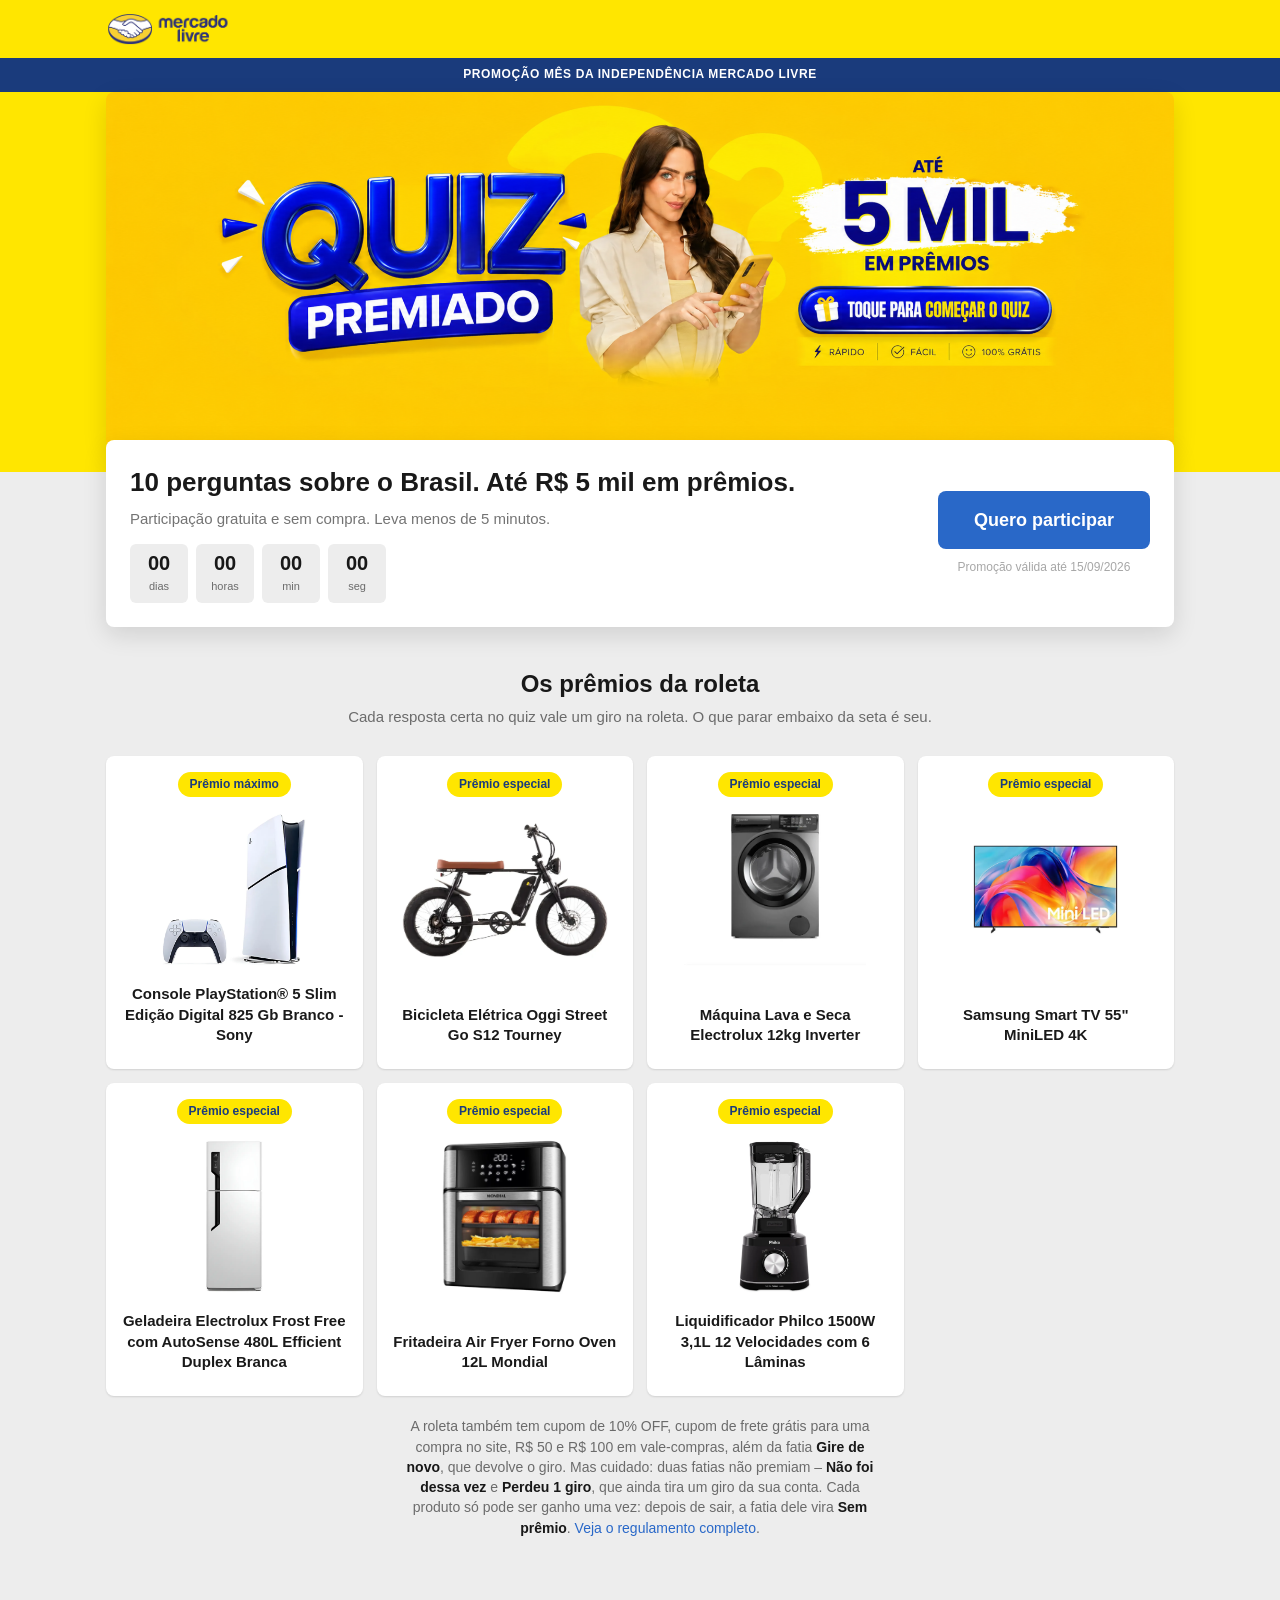
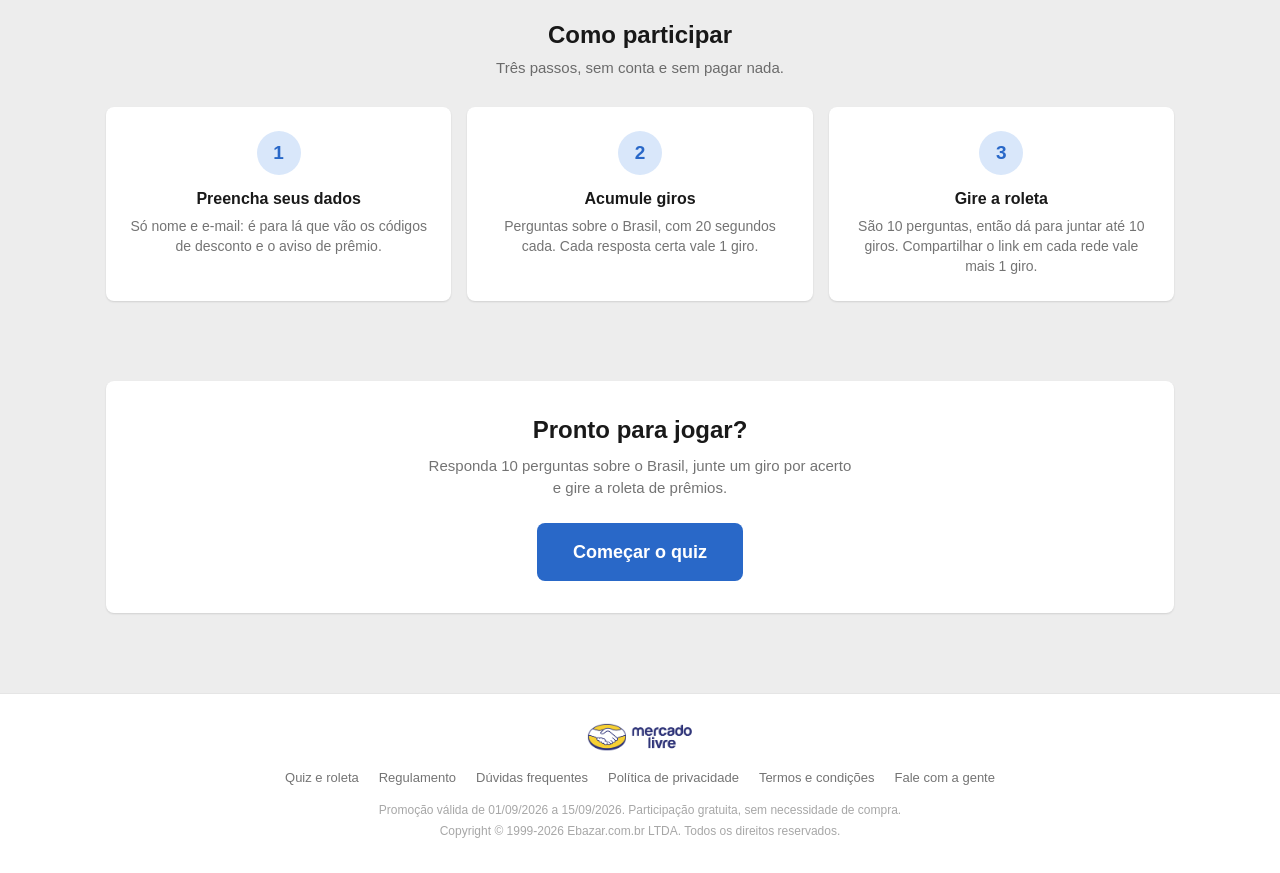
==== commit 623564a0: "Quiz e roleta em página própria, giros por acerto e checkout no padrão da loja Separa o quiz e a rol" ====
--- a/index.html
+++ b/index.html
@@ -25,9 +25,9 @@
 <!-- ============================ BANNER ============================ -->
 <section class="banner">
   <div class="container">
-    <button class="banner__botao" type="button" data-ir-para-quiz>
+    <a class="banner__botao" href="quiz.html">
       <img src="imagens/banner.webp" alt="Quiz Premiado: até 5 mil em prêmios. Toque para começar o quiz." width="2048" height="683">
-    </button>
+    </a>
   </div>
 </section>
 
@@ -46,7 +46,7 @@
         </div>
       </div>
       <div class="chamada__acao">
-        <button class="botao botao--principal botao--grande" type="button" data-ir-para-quiz>Quero participar</button>
+        <a class="botao botao--principal botao--grande" href="quiz.html">Quero participar</a>
         <span class="chamada__aviso">Promoção válida até 15/09/2026</span>
       </div>
     </div>
@@ -56,7 +56,7 @@
   <section class="secao" id="premios">
     <div class="container">
       <h2 class="secao__titulo">Os prêmios da roleta</h2>
-      <p class="secao__subtitulo">Cada 100 pontos que você acumula no quiz valem um giro na roleta. O que parar embaixo da seta é seu.</p>
+      <p class="secao__subtitulo">Cada resposta certa no quiz vale um giro na roleta. O que parar embaixo da seta é seu.</p>
 
       <div class="premios-grade carrossel__trilho" id="trilho-premios">
         <article class="cartao premio">
@@ -120,10 +120,10 @@
 
       <p class="secao__nota">
         A roleta também tem cupom de 10% OFF, cupom de frete grátis para uma compra no site,
-        R$ 50 e R$ 100 em vale-compras, além da fatia <strong>Gire de novo</strong>, que devolve os pontos.
+        R$ 50 e R$ 100 em vale-compras, além da fatia <strong>Gire de novo</strong>, que devolve o giro.
         Mas cuidado: duas fatias não premiam
         &ndash; <strong>Não foi dessa vez</strong> e <strong>Perdeu 1 giro</strong>, que ainda tira
-        100 pontos do seu saldo. Cada produto só pode ser ganho uma vez: depois de sair, a fatia
+        um giro da sua conta. Cada produto só pode ser ganho uma vez: depois de sair, a fatia
         dele vira <strong>Sem prêmio</strong>.
         <a href="regulamento.html">Veja o regulamento completo</a>.
       </p>
@@ -144,316 +144,25 @@
         </article>
         <article class="cartao passo">
           <div class="passo__numero">2</div>
-          <h3>Acumule pontos</h3>
-          <p>Perguntas sobre o Brasil, com 20 segundos cada. Responder rápido vale mais pontos.</p>
+          <h3>Acumule giros</h3>
+          <p>Perguntas sobre o Brasil, com 20 segundos cada. Cada resposta certa vale 1 giro.</p>
         </article>
         <article class="cartao passo">
           <div class="passo__numero">3</div>
           <h3>Gire a roleta</h3>
-          <p>Cada acerto já rende pelo menos um giro: são 100 pontos por giro. Compartilhar o link vale mais 1 giro.</p>
+          <p>São 10 perguntas, então dá para juntar até 10 giros. Compartilhar o link em cada rede vale mais 1 giro.</p>
         </article>
       </div>
     </div>
   </section>
 
-  <!-- ============================ QUIZ ============================ -->
-  <section class="secao" id="participar">
+  <!-- ============================ CHAMADA FINAL ============================ -->
+  <section class="secao">
     <div class="container">
-      <div class="quiz">
-
-        <!-- --------------------- ETAPA 1: CADASTRO --------------------- -->
-        <section class="cartao painel" id="tela-cadastro">
-          <div class="medalha">?</div>
-          <h2>Bora começar?</h2>
-          <p>Preencha os dados abaixo para liberar as perguntas.</p>
-
-          <ul class="lista-checagem">
-            <li>10 perguntas, 20 segundos cada.</li>
-            <li>Cada acerto vale 100 pontos, mais bônus por rapidez.</li>
-            <li>A cada 100 pontos você libera um giro na roleta de prêmios.</li>
-            <li>Uma participação por e-mail &ndash; giros extras vêm de compartilhar o link.</li>
-          </ul>
-
-          <div class="feedback" id="aviso-limite" role="status" hidden></div>
-
-          <form class="formulario" id="formulario-cadastro" novalidate>
-            <label class="campo" for="nome">
-              <span>Nome completo</span>
-              <input id="nome" name="nome" type="text" maxlength="60" autocomplete="name" placeholder="Como aparece no seu documento">
-              <span class="campo__erro">Digite seu nome completo.</span>
-            </label>
-
-            <label class="campo" for="email">
-              <span>E-mail</span>
-              <input id="email" name="email" type="email" maxlength="80" autocomplete="email" placeholder="voce@email.com">
-              <span class="campo__erro">Digite um e-mail válido.</span>
-            </label>
-
-            <label class="campo" for="telefone">
-              <span>Celular com DDD (opcional)</span>
-              <input id="telefone" name="telefone" type="tel" maxlength="16" autocomplete="tel" placeholder="(11) 90000-0000">
-              <span class="campo__erro">Digite um celular válido com DDD.</span>
-            </label>
-
-            <label class="aceite" for="aceite">
-              <input id="aceite" type="checkbox">
-              <span>Li e aceito o <a href="regulamento.html" target="_blank" rel="noopener">regulamento</a> da promoção e autorizo o envio dos prêmios e códigos de desconto para o meu e-mail.</span>
-            </label>
-            <p class="campo__erro" id="erro-aceite">É preciso aceitar o regulamento para participar.</p>
-
-            <button class="botao botao--principal botao--largo botao--grande" type="submit">Começar o quiz</button>
-          </form>
-        </section>
-
-        <!-- --------------------- ETAPA 2: PERGUNTAS --------------------- -->
-        <section id="tela-jogo" hidden>
-          <div class="quiz__barra-topo">
-            <span class="quiz__contagem">Pergunta <strong id="indice-atual">1</strong> de <span id="total-perguntas">10</span></span>
-            <span class="cronometro" id="cronometro">
-              <svg width="16" height="16" viewBox="0 0 24 24" fill="none" stroke="currentColor" stroke-width="2">
-                <circle cx="12" cy="12" r="9"></circle><path d="M12 7v5l3 2"></path>
-              </svg>
-              <span id="cronometro-valor">20</span>s
-            </span>
-          </div>
-
-          <div class="progresso"><div class="progresso__preenchido" id="progresso"></div></div>
-
-          <div class="cartao quiz__cartao">
-            <span class="quiz__categoria" id="categoria">Geografia</span>
-            <h2 class="quiz__pergunta" id="enunciado">Carregando...</h2>
-
-            <div class="alternativas" id="alternativas"></div>
-
-            <div class="feedback" id="feedback" hidden role="status"></div>
-
-            <div class="quiz__rodape">
-              <span class="quiz__pontos">Pontuação: <strong id="pontos">0</strong></span>
-              <button class="botao botao--principal" id="botao-proxima" type="button" disabled>Próxima pergunta</button>
-            </div>
-          </div>
-        </section>
-
-        <!-- --------------------- ETAPA 3: RESULTADO --------------------- -->
-        <section class="cartao painel" id="tela-resultado" hidden>
-          <div class="medalha" id="resultado-icone">🏆</div>
-          <h2 id="resultado-titulo">Parabéns!</h2>
-          <p id="resultado-mensagem">Você mandou bem no Quiz Premiado.</p>
-
-          <p class="resultado__placar">
-            Você acertou <b id="resultado-acertos">0</b> de <b id="resultado-total">10</b> perguntas
-            e fez <b id="resultado-pontos">0</b> pontos.
-          </p>
-
-          <p class="resultado__rodadas" id="resultado-rodadas"></p>
-
-          <div class="cupom">
-            <small>Giros conquistados</small>
-            <div class="cupom__codigo" id="resultado-giros">0 giros</div>
-            <p id="resultado-saldo">Cada giro na roleta custa 100 pontos do seu saldo.</p>
-          </div>
-
-          <div class="acoes-centro">
-            <button class="botao botao--principal" id="botao-ir-roleta" type="button">Ir para a roleta</button>
-            <button class="botao botao--secundario" id="botao-repetir" type="button">Responder outra rodada</button>
-          </div>
-
-          <div class="ranking" id="ranking">
-            <h3>Ranking parcial da promoção</h3>
-            <table class="tabela">
-              <thead>
-                <tr>
-                  <th>#</th>
-                  <th>Participante</th>
-                  <th>Acertos</th>
-                  <th>Pontos</th>
-                </tr>
-              </thead>
-              <tbody id="corpo-ranking"></tbody>
-            </table>
-          </div>
-
-          <div class="resumo" id="resumo"></div>
-        </section>
-
-        <!-- --------------------- ETAPA 4: ROLETA --------------------- -->
-        <section class="cartao painel" id="tela-roleta" hidden>
-          <h2>Roleta de prêmios</h2>
-          <p>A fatia que parar embaixo da seta é o seu prêmio. Cada giro custa 100 pontos do saldo.</p>
-
-          <div class="roleta__placar">
-            <div><b id="roleta-saldo">0</b><span>pontos no saldo</span></div>
-            <div><b id="roleta-giros">0</b><span>giros disponíveis</span></div>
-          </div>
-
-          <div class="roleta">
-            <div class="roleta__seta"></div>
-            <div class="roleta__disco" id="roleta-disco"></div>
-            <button class="roleta__centro" id="botao-girar" type="button">GIRAR</button>
-          </div>
-
-          <p class="roleta__aviso" id="roleta-aviso"></p>
-
-          <div class="roleta__resultado" id="roleta-resultado" role="status" hidden></div>
-
-          <div class="compartilhar">
-            <h3>Quer mais giros?</h3>
-            <p>O quiz é uma vez só, mas cada compartilhamento do link da promoção vale 1 giro extra.</p>
-            <div class="compartilhar__botoes" id="compartilhar-botoes"></div>
-            <p class="compartilhar__aviso" id="compartilhar-aviso" role="status" hidden></p>
-            <p class="compartilhar__contador" id="compartilhar-contador"></p>
-          </div>
-
-          <div class="premios-ganhos">
-            <h3>Seus prêmios</h3>
-            <div id="lista-premios"></div>
-          </div>
-        </section>
-
-        <!-- --------------------- ETAPA 5: RESGATE --------------------- -->
-        <section class="cartao painel" id="tela-resgate" hidden>
-
-          <!-- endereço de entrega -->
-          <div id="resgate-entrega">
-            <h2>Resgate do seu prêmio</h2>
-            <p>Informe o endereço de entrega. O frete é calculado pelo CEP e pago por você.</p>
-
-            <div class="resgate__produto">
-              <img id="resgate-imagem" src="" alt="">
-              <div>
-                <small>Prêmio a resgatar</small>
-                <strong id="resgate-nome"></strong>
-              </div>
-            </div>
-
-            <form class="formulario" id="formulario-entrega" novalidate>
-              <label class="campo" for="cep">
-                <span>CEP</span>
-                <input id="cep" type="text" inputmode="numeric" maxlength="9" autocomplete="postal-code" placeholder="00000-000">
-                <span class="campo__erro">Digite um CEP com 8 dígitos.</span>
-              </label>
-
-              <label class="campo" for="endereco">
-                <span>Endereço</span>
-                <input id="endereco" type="text" maxlength="80" autocomplete="street-address" placeholder="Rua, avenida...">
-                <span class="campo__erro">Digite o endereço.</span>
-              </label>
-
-              <label class="campo" for="numero">
-                <span>Número</span>
-                <input id="numero" type="text" maxlength="10" placeholder="123">
-                <span class="campo__erro">Digite o número.</span>
-              </label>
-
-              <label class="campo" for="complemento">
-                <span>Complemento (opcional)</span>
-                <input id="complemento" type="text" maxlength="40" placeholder="Apto, bloco...">
-              </label>
-
-              <label class="campo" for="cidade">
-                <span>Cidade</span>
-                <input id="cidade" type="text" maxlength="50" placeholder="Sua cidade">
-                <span class="campo__erro">Digite a cidade.</span>
-              </label>
-
-              <label class="campo" for="uf">
-                <span>Estado (UF)</span>
-                <input id="uf" type="text" maxlength="2" placeholder="SP">
-                <span class="campo__erro">Digite a sigla do estado.</span>
-              </label>
-
-              <button class="botao botao--principal botao--largo botao--grande" type="submit">Continuar</button>
-            </form>
-          </div>
-
-          <!-- oferta de seguro -->
-          <div id="resgate-seguro" hidden>
-            <h2>Adicione um seguro</h2>
-            <p>Estenda a garantia de fábrica por mais tempo e proteja seu produto contra falhas mecânicas.</p>
-            <p class="seguro__detalhes"><a href="regulamento.html">Ver detalhes</a></p>
-
-            <div class="seguro__alvo">
-              <small>Garantia estendida para:</small>
-              <strong id="seguro-produto"></strong>
-            </div>
-
-            <div class="seguro__opcoes" id="seguro-opcoes"></div>
-
-            <p class="seguro__termos">
-              Ao adicionar, você aceita as <a href="regulamento.html">Condições gerais</a>
-              e os <a href="regulamento.html">Termos de cobrança do prêmio do seguro</a>.
-            </p>
-
-            <div class="acoes-centro">
-              <button class="botao botao--secundario" id="botao-pular-seguro" type="button">Agora não</button>
-              <button class="botao botao--principal" id="botao-adicionar-seguro" type="button">Adicionar</button>
-            </div>
-          </div>
-
-          <!-- checkout do frete e do seguro -->
-          <div id="resgate-checkout" hidden>
-            <h2>Finalize sua compra</h2>
-
-            <div class="checkout">
-              <div class="checkout__coluna">
-
-                <div class="checkout__produto">
-                  <img id="checkout-imagem" src="" alt="">
-                  <span id="checkout-nome"></span>
-                </div>
-
-                <div class="checkout__bloco">
-                  <h3>Forma de entrega</h3>
-                  <div class="checkout__abas" id="checkout-abas">
-                    <button class="checkout__aba checkout__aba--ativa" type="button" data-entrega="frete">
-                      Frete <small id="aba-frete-valor">R$ 0,00</small>
-                    </button>
-                    <button class="checkout__aba" type="button" data-entrega="retirada">
-                      Retirada <small class="checkout__gratis">Grátis</small>
-                    </button>
-                  </div>
-
-                  <div class="checkout__endereco" id="checkout-endereco"></div>
-
-                  <div class="checkout__envio">
-                    <strong id="checkout-prazo"></strong>
-                    <small>Única opção disponível</small>
-                  </div>
-                </div>
-
-                <div class="checkout__bloco">
-                  <h3>Meios de pagamento</h3>
-                  <div class="checkout__pagamentos" id="checkout-pagamentos"></div>
-                </div>
-
-              </div>
-
-              <aside class="checkout__resumo">
-                <h3>Resumo da compra</h3>
-                <dl id="checkout-linhas"></dl>
-                <div class="checkout__total">
-                  <span>Total</span>
-                  <strong id="checkout-total">R$ 0,00</strong>
-                </div>
-                <p class="checkout__economia" id="checkout-economia"></p>
-                <button class="botao botao--principal botao--largo" id="botao-pagar" type="button">Pagar e finalizar</button>
-                <button class="checkout__voltar" id="botao-voltar-seguro" type="button">Voltar para o seguro</button>
-              </aside>
-            </div>
-          </div>
-
-          <!-- confirmação -->
-          <div id="resgate-fim" hidden>
-            <div class="medalha">&#10003;</div>
-            <h2>Resgate concluído</h2>
-            <p id="resgate-resumo"></p>
-            <div class="acoes-centro">
-              <button class="botao botao--principal" id="botao-voltar-roleta" type="button">Voltar para a roleta</button>
-            </div>
-          </div>
-
-        </section>
-
+      <div class="cartao painel">
+        <h2>Pronto para jogar?</h2>
+        <p>Responda 10 perguntas sobre o Brasil, junte um giro por acerto e gire a roleta de prêmios.</p>
+        <a class="botao botao--principal botao--grande" href="quiz.html">Começar o quiz</a>
       </div>
     </div>
   </section>
@@ -465,6 +174,7 @@
   <div class="container">
     <img src="imagens/mercado-livre-seeklogo.svg" alt="Mercado Livre">
     <ul class="rodape__links">
+      <li><a href="quiz.html">Quiz e roleta</a></li>
       <li><a href="regulamento.html">Regulamento</a></li>
       <li><a href="regulamento.html#duvidas">Dúvidas frequentes</a></li>
       <li><a href="#">Política de privacidade</a></li>
@@ -477,11 +187,5 @@
 </footer>
 
 <script src="js/comum.js" charset="UTF-8"></script>
-<script src="js/perguntas.js" charset="UTF-8"></script>
-<script src="js/ranking.js" charset="UTF-8"></script>
-<script src="js/roleta.js" charset="UTF-8"></script>
-<script src="js/compartilhar.js" charset="UTF-8"></script>
-<script src="js/resgate.js" charset="UTF-8"></script>
-<script src="js/quiz.js" charset="UTF-8"></script>
 </body>
 </html>
--- a/css/estilo.css
+++ b/css/estilo.css
@@ -39,6 +39,10 @@
 }
 
 img { max-width: 100%; display: block; }
+
+/* O display do navegador para [hidden] perde para qualquer classe que defina
+   display (como .botao), então some com o elemento de uma vez. */
+[hidden] { display: none !important; }
 a { color: var(--azul); text-decoration: none; }
 a:hover { color: var(--azul-hover); }
 button { font-family: inherit; }
@@ -48,11 +52,6 @@
   max-width: var(--container);
   margin: 0 auto;
   padding: 0 16px;
-}
-
-.visualmente-oculto {
-  position: absolute; width: 1px; height: 1px;
-  overflow: hidden; clip: rect(0 0 0 0); white-space: nowrap;
 }
 
 /* ============================ TOPO ====================================== */
@@ -257,7 +256,6 @@
 .faq__pergunta::after { content: "+"; font-size: 20px; font-weight: 400; color: var(--azul); }
 .faq__pergunta[aria-expanded="true"]::after { content: "\2013"; }
 .faq__resposta { padding: 0 28px 18px; color: var(--texto-medio); margin: 0; max-width: 80ch; }
-.faq__resposta[hidden] { display: none; }
 
 /* ============================ QUIZ ====================================== */
 
@@ -336,11 +334,11 @@
 .feedback--certo { background: rgba(0, 166, 80, .08); border-color: var(--verde); }
 .feedback--errado { background: rgba(242, 61, 79, .07); border-color: var(--vermelho); }
 .feedback strong { display: block; margin-bottom: 2px; }
-.feedback[hidden] { display: none; }
+.feedback .botao { margin-top: 12px; }
 
 .quiz__rodape { display: flex; justify-content: space-between; align-items: center; gap: 16px; }
-.quiz__pontos { font-size: 14px; color: var(--texto-medio); }
-.quiz__pontos strong { color: var(--verde); font-size: 18px; }
+.quiz__giros { font-size: 14px; color: var(--texto-medio); }
+.quiz__giros strong { color: var(--verde); font-size: 18px; }
 
 /* Cadastro e resultado --------------------------------------------------- */
 .painel { padding: 32px; text-align: center; }
@@ -397,6 +395,8 @@
 .cupom p { margin: 0; color: var(--texto-medio); font-size: 13px; }
 
 .acoes-centro { display: flex; gap: 12px; justify-content: center; flex-wrap: wrap; }
+/* No resultado o botão vem logo depois do convite para compartilhar. */
+#tela-resultado .acoes-centro { margin-top: 22px; }
 
 .resumo { text-align: left; margin-top: 28px; }
 .resumo h3 { font-size: 16px; margin: 0 0 12px; }
@@ -495,7 +495,6 @@
   border: 1px solid var(--linha);
   background: var(--cinza-bg);
 }
-.roleta__resultado[hidden] { display: none; }
 .roleta__resultado strong { display: block; font-size: 18px; margin-bottom: 4px; }
 .roleta__resultado p { margin: 0; color: var(--texto-medio); font-size: 14px; }
 .roleta__resultado--produto { background: rgba(41, 104, 200, .08); border-color: var(--azul); }
@@ -542,48 +541,88 @@
   max-width: 380px;
 }
 .resgate__produto img { width: 56px; height: 56px; object-fit: contain; flex: 0 0 auto; }
-.resgate__produto img[hidden] { display: none; }
 .resgate__produto small { display: block; color: var(--texto-medio); font-size: 12px; }
 .resgate__produto strong { font-size: 14px; line-height: 1.3; }
 
-.seguro__detalhes { margin: -14px 0 20px !important; font-size: 14px; }
-
-.seguro__alvo {
-  text-align: left; max-width: 520px; margin: 0 auto 14px;
-}
-.seguro__alvo small { display: block; color: var(--texto-medio); font-size: 13px; }
-.seguro__alvo strong { font-size: 15px; }
-
-.seguro__opcoes { display: grid; gap: 10px; max-width: 520px; margin: 0 auto 16px; }
+/* A oferta de seguro segue a tela de garantia estendida da loja: página
+   branca, sem cartão, tudo alinhado à esquerda, uma opção por linha e o
+   preço na ponta direita. */
+
+body.pagina-loja { background: var(--branco); }
+body.pagina-loja .secao { padding: 32px 0 60px; }
+body.pagina-loja .quiz { max-width: none; }
+body.pagina-loja #resgate-checkout { text-align: left; }
+body.pagina-loja #resgate-checkout > h2 { font-size: 26px; margin-bottom: 20px; }
+body.pagina-loja #tela-resgate {
+  background: none;
+  box-shadow: none;
+  border-radius: 0;
+  padding: 0;
+}
+
+.seguro { text-align: left; }
+.seguro h2 { font-size: 26px; margin-bottom: 14px; }
+.seguro > p { color: var(--texto-medio); margin: 0 0 6px; max-width: none; font-size: 14px; }
+.seguro__detalhes { margin: 0 0 26px !important; font-size: 14px; }
+
+.seguro__alvo { display: flex; align-items: center; gap: 12px; margin-bottom: 18px; }
+.seguro__miniatura { position: relative; flex: 0 0 auto; width: 40px; height: 40px; }
+.seguro__miniatura img {
+  width: 40px; height: 40px;
+  border-radius: 50%; object-fit: contain; padding: 4px;
+  background: var(--branco); border: 1px solid var(--linha);
+}
+.seguro__conferido {
+  position: absolute; right: -2px; bottom: -2px;
+  width: 16px; height: 16px;
+  fill: var(--verde);
+  stroke: var(--branco); stroke-width: 1.5;
+}
+.seguro__alvo-texto small { display: block; color: var(--texto-medio); font-size: 14px; }
+.seguro__alvo-texto strong { font-size: 15px; font-weight: 600; }
+
+.seguro__opcoes { display: grid; gap: 12px; margin-bottom: 18px; }
 
 .seguro__opcao {
   position: relative;
-  display: flex; align-items: center; gap: 12px;
+  display: flex; align-items: center; gap: 14px;
   border: 1px solid rgba(0, 0, 0, .2);
   border-radius: var(--raio);
-  padding: 18px 20px;
+  padding: 16px 24px;
   cursor: pointer;
   transition: border-color .15s ease, box-shadow .15s ease;
 }
+.seguro__opcao--recomendada { padding-top: 26px; }
 .seguro__opcao:hover { border-color: var(--azul); }
 .seguro__opcao--ativa { border-color: var(--azul); box-shadow: 0 0 0 1px var(--azul); }
 .seguro__opcao input { width: 18px; height: 18px; accent-color: var(--azul); flex: 0 0 auto; }
 .seguro__periodo { font-size: 16px; font-weight: 600; }
-.seguro__preco { margin-left: auto; font-size: 15px; color: var(--texto-medio); }
+
+/* Coluna de preços, encostada na direita como na loja. */
+.seguro__valores { margin-left: auto; display: grid; gap: 2px; justify-items: end; text-align: right; }
+.seguro__total { font-size: 16px; }
+.seguro__total s { margin-right: 8px; font-size: 14px; color: var(--texto-fraco); }
+.seguro__economia { font-size: 13px; color: var(--verde); }
 
 .seguro__selo {
   position: absolute; top: -1px; right: -1px;
   background: #000; color: var(--branco);
   font-size: 10px; font-weight: 700;
   text-transform: uppercase; letter-spacing: .5px;
-  padding: 3px 10px;
+  padding: 4px 10px;
   border-radius: 0 var(--raio) 0 var(--raio);
 }
 
+.seguro__rodape {
+  display: flex; align-items: center; justify-content: space-between;
+  gap: 20px; flex-wrap: wrap;
+}
 .seguro__termos {
   font-size: 13px; color: var(--texto-medio);
-  max-width: 520px; margin: 0 auto 20px !important;
-}
+  margin: 0 !important;
+}
+.seguro__acoes { display: flex; gap: 12px; margin-left: auto; }
+.seguro__acoes .botao { padding: 11px 24px; font-size: 15px; }
 
 /* Checkout ---------------------------------------------------------------- */
 
@@ -596,45 +635,75 @@
 }
 .checkout__coluna { display: grid; gap: 16px; align-content: start; }
 
+/* Linha do produto, solta acima dos blocos, como no checkout da loja. */
 .checkout__produto {
   display: flex; align-items: center; gap: 14px;
   font-size: 14px;
 }
-.checkout__produto img { width: 56px; height: 56px; object-fit: contain; flex: 0 0 auto; }
-.checkout__produto img[hidden] { display: none; }
+.checkout__produto img {
+  width: 56px; height: 56px; object-fit: contain; flex: 0 0 auto;
+  border: 1px solid var(--linha); border-radius: 6px; padding: 4px;
+}
+.checkout__produto-texto strong { display: block; font-weight: 400; }
+.checkout__produto-texto small { color: var(--texto-medio); font-size: 13px; }
 
 .checkout__bloco {
   border: 1px solid var(--linha);
   border-radius: var(--raio);
-  padding: 18px;
-}
-.checkout__bloco h3 { font-size: 16px; margin: 0 0 14px; }
-
-.checkout__abas { display: flex; gap: 10px; margin-bottom: 14px; }
+  padding: 20px;
+}
+.checkout__bloco h3 { font-size: 17px; margin: 0 0 16px; }
+
+.checkout__abas { display: flex; gap: 12px; margin-bottom: 16px; }
 .checkout__aba {
-  flex: 1;
-  background: var(--cinza-bg);
-  border: 1px solid transparent;
-  border-radius: var(--raio);
-  padding: 10px 14px;
-  font-size: 14px; font-weight: 600; color: var(--texto);
+  flex: 0 0 240px;
+  background: var(--branco);
+  border: 1px solid rgba(0, 0, 0, .2);
+  border-radius: var(--raio);
+  padding: 8px 14px;
+  text-align: center;
+  display: grid; gap: 1px;
+}
+.checkout__aba b { font-size: 14px; font-weight: 600; }
+.checkout__aba small { font-size: 13px; font-weight: 400; color: var(--texto-medio); }
+.checkout__aba--ativa { border-color: var(--azul); box-shadow: 0 0 0 1px var(--azul); }
+.checkout__gratis { color: var(--verde) !important; font-weight: 600; }
+
+/* Endereço com o pino à esquerda e o atalho para trocar logo abaixo. */
+.checkout__endereco {
+  display: flex; align-items: flex-start; gap: 10px;
+  border: 1px solid var(--azul);
+  border-radius: var(--raio);
+  padding: 14px 16px;
+  font-size: 14px;
+  margin-bottom: 20px;
+}
+.checkout__pino { width: 18px; height: 18px; flex: 0 0 auto; fill: var(--azul); margin-top: 1px; }
+.checkout__endereco-texto { display: grid; gap: 4px; }
+
+.checkout__link {
+  justify-self: start;
+  background: none; border: 0; padding: 0;
+  color: var(--azul); font-size: 13px; font-weight: 600;
   cursor: pointer;
-  display: grid; gap: 2px;
-}
-.checkout__aba small { font-size: 12px; font-weight: 400; color: var(--texto-medio); }
-.checkout__aba--ativa { background: var(--branco); border-color: var(--azul); }
-.checkout__gratis { color: var(--verde) !important; font-weight: 600; }
-
-.checkout__endereco {
-  border: 1px solid var(--azul);
-  border-radius: var(--raio);
-  padding: 12px 14px;
-  font-size: 14px;
-  margin-bottom: 14px;
-}
+}
+.checkout__link:hover { text-decoration: underline; }
+
 .checkout__envio { font-size: 14px; }
-.checkout__envio strong { display: block; }
-.checkout__envio small { color: var(--texto-medio); }
+.checkout__envio-titulo { display: flex; align-items: center; gap: 8px; margin-bottom: 10px; }
+.checkout__envio-titulo strong { font-size: 15px; }
+.checkout__selo-full {
+  background: var(--verde); color: var(--branco);
+  font-size: 11px; font-weight: 700; font-style: italic;
+  padding: 1px 7px; border-radius: 3px;
+}
+.checkout__opcao-envio {
+  display: flex; align-items: center; gap: 10px;
+  padding: 8px 0;
+}
+.checkout__opcao-envio input { width: 17px; height: 17px; accent-color: var(--azul); flex: 0 0 auto; }
+.checkout__envio-preco { margin-left: auto; font-weight: 600; }
+.checkout__envio-nota { display: block; color: var(--texto-medio); font-size: 13px; }
 
 .checkout__pagamentos { display: grid; gap: 10px; }
 .pagamento {
@@ -648,6 +717,13 @@
 .pagamento:hover { border-color: var(--azul); }
 .pagamento--ativo { border-color: var(--azul); box-shadow: 0 0 0 1px var(--azul); }
 .pagamento input { width: 18px; height: 18px; accent-color: var(--azul); flex: 0 0 auto; }
+.pagamento__icone {
+  flex: 0 0 auto;
+  width: 34px; height: 34px;
+  display: flex; align-items: center; justify-content: center;
+  border: 1px solid var(--linha); border-radius: 6px;
+}
+.pagamento__icone svg { width: 20px; height: 20px; }
 .pagamento strong { display: block; font-size: 15px; }
 .pagamento small { color: var(--texto-medio); font-size: 13px; }
 .pagamento__selo {
@@ -665,7 +741,7 @@
   position: sticky;
   top: 16px;
 }
-.checkout__resumo h3 { font-size: 17px; margin: 0 0 14px; }
+.checkout__resumo h3 { font-size: 19px; margin: 0 0 16px; }
 .checkout__resumo dl {
   display: grid; grid-template-columns: 1fr auto;
   gap: 8px 12px; margin: 0 0 14px;
@@ -673,6 +749,7 @@
 }
 .checkout__resumo dt { color: var(--texto); }
 .checkout__resumo dd { margin: 0; text-align: right; color: var(--texto); }
+.checkout__resumo dd s { margin-right: 6px; color: var(--texto-fraco); }
 
 .checkout__total {
   display: flex; justify-content: space-between; align-items: baseline;
@@ -680,8 +757,8 @@
   padding-top: 14px;
   font-size: 17px;
 }
-.checkout__total strong { font-size: 22px; }
-.checkout__economia { color: var(--verde); font-size: 13px; margin: 6px 0 16px; }
+.checkout__total strong { font-size: 24px; }
+.checkout__economia { color: var(--verde); font-size: 13px; margin: 6px 0 18px; text-align: right; }
 
 .checkout__voltar {
   width: 100%; margin-top: 10px;
@@ -720,6 +797,12 @@
   cursor: pointer;
   transition: border-color .15s ease, background-color .15s ease, color .15s ease;
 }
+.compartilhar__botao--usado {
+  opacity: .55;
+  border-style: dashed;
+}
+.compartilhar__botao--usado::after { content: " ✓"; }
+
 .compartilhar__botao:hover {
   border-color: var(--azul); background: var(--azul-claro); color: var(--azul);
 }
@@ -728,7 +811,6 @@
   margin: 14px 0 0 !important;
   color: var(--verde); font-weight: 600; font-size: 14px;
 }
-.compartilhar__aviso[hidden] { display: none; }
 .compartilhar__contador { margin: 8px 0 0 !important; font-size: 13px; }
 
 /* Ranking ---------------------------------------------------------------- */
@@ -785,6 +867,10 @@
   .chamada__texto h1 { font-size: 21px; }
   .quiz__pergunta { font-size: 19px; }
   .quiz__cartao, .painel { padding: 20px; }
+  .seguro__opcao { flex-wrap: wrap; padding: 18px; }
+  .seguro__valores { margin-left: 32px; justify-items: start; text-align: left; }
+  .seguro__acoes { width: 100%; margin-left: 0; }
+  .seguro__acoes .botao { flex: 1; }
   .quiz__rodape { flex-direction: column-reverse; align-items: stretch; }
   .premio__figura { height: 150px; }
   .secao { padding: 28px 0; }
@@ -794,7 +880,48 @@
   .roleta__centro { width: 76px; height: 76px; font-size: 13px; }
 }
 
+/* ========================= TELA DE CARREGAMENTO ========================== */
+/* Fica sobre a página inteira enquanto o checkout é preparado. */
+
+.carregando {
+  position: fixed;
+  inset: 0;
+  z-index: 50;
+  background: var(--branco);
+  display: flex;
+  flex-direction: column;
+  align-items: center;
+  justify-content: center;
+  gap: 28px;
+  padding: 24px;
+}
+
+body.sem-rolagem { overflow: hidden; }
+
+.carregando__texto {
+  margin: 0;
+  max-width: 260px;
+  font-size: 22px;
+  font-weight: 700;
+  line-height: 1.3;
+  text-align: center;
+}
+
+.carregando__circulo {
+  width: 34px;
+  height: 34px;
+  border: 3px solid var(--azul-claro);
+  border-top-color: var(--azul);
+  border-radius: 50%;
+  animation: girar-carregando .8s linear infinite;
+}
+
+@keyframes girar-carregando {
+  to { transform: rotate(360deg); }
+}
+
 @media (prefers-reduced-motion: reduce) {
   html { scroll-behavior: auto; }
   .roleta__disco { transition-duration: .6s; }
-}
+  .carregando__circulo { animation-duration: 2s; }
+}
